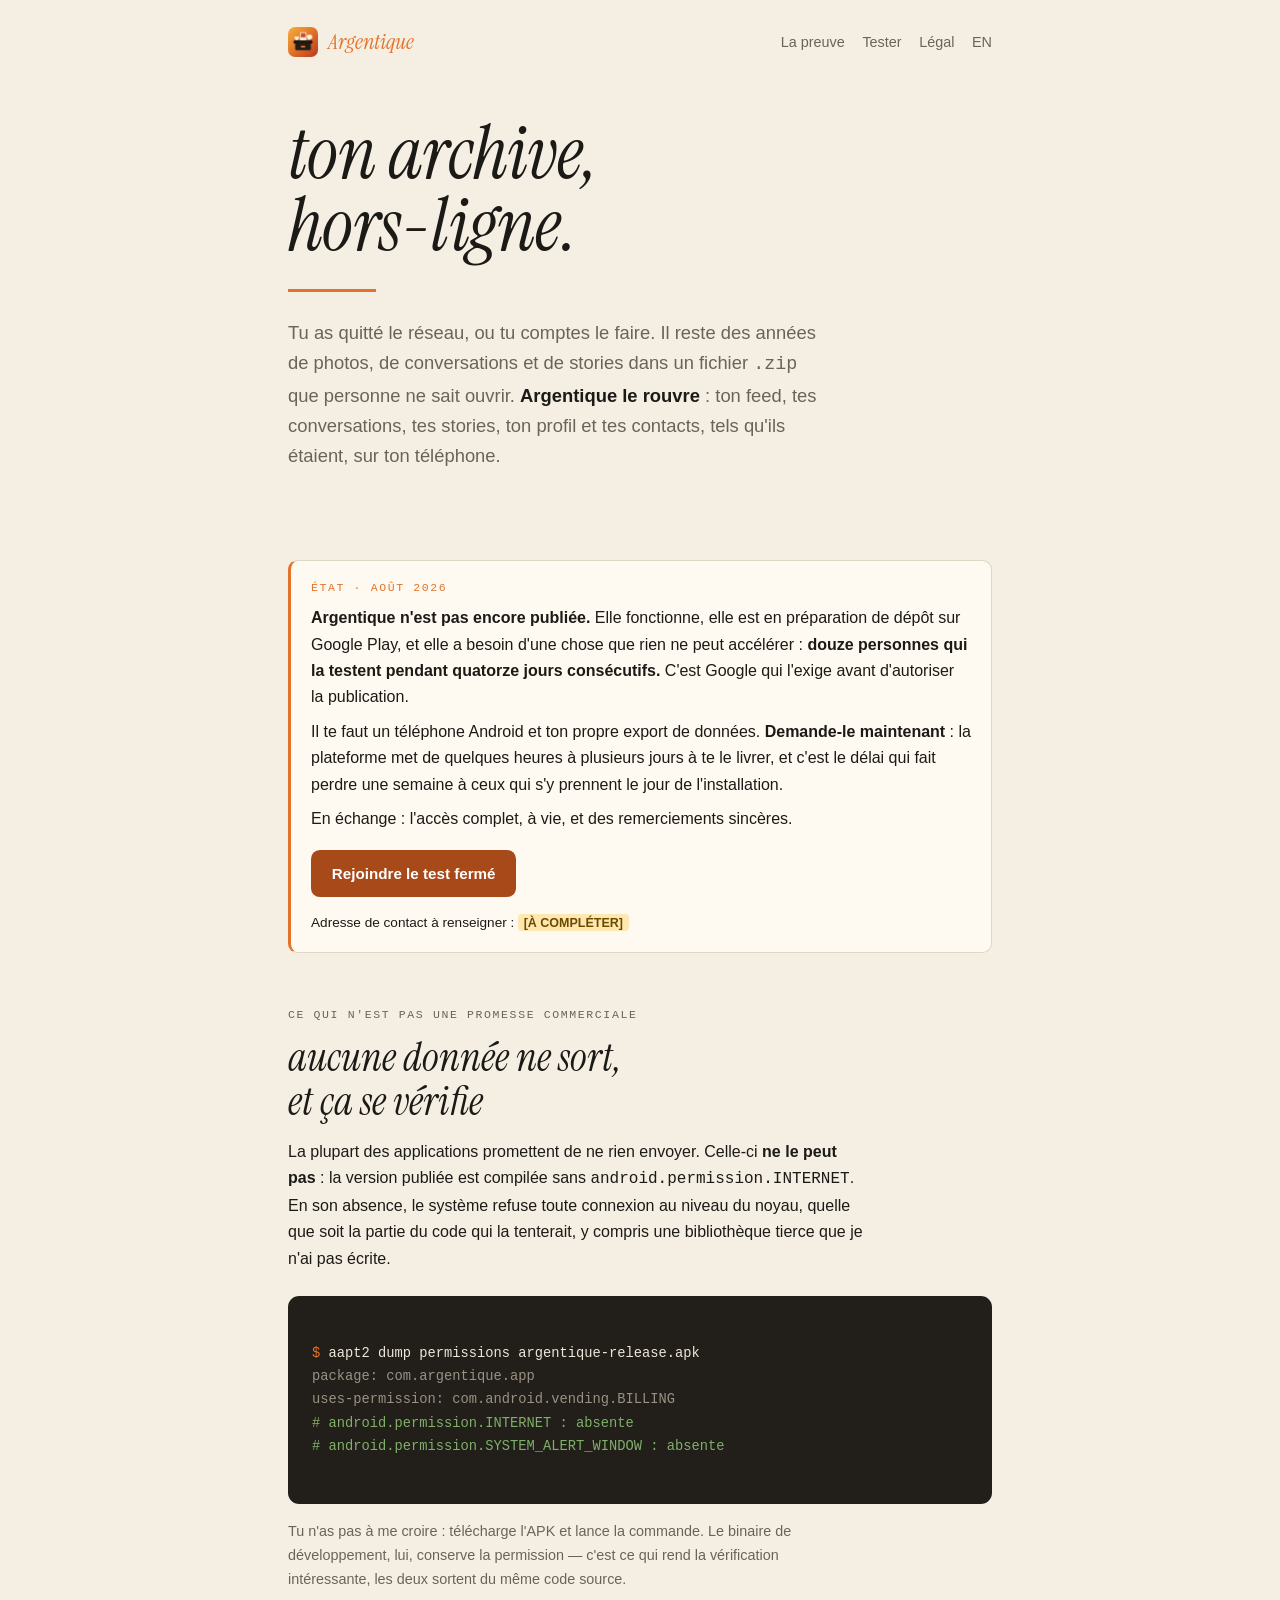
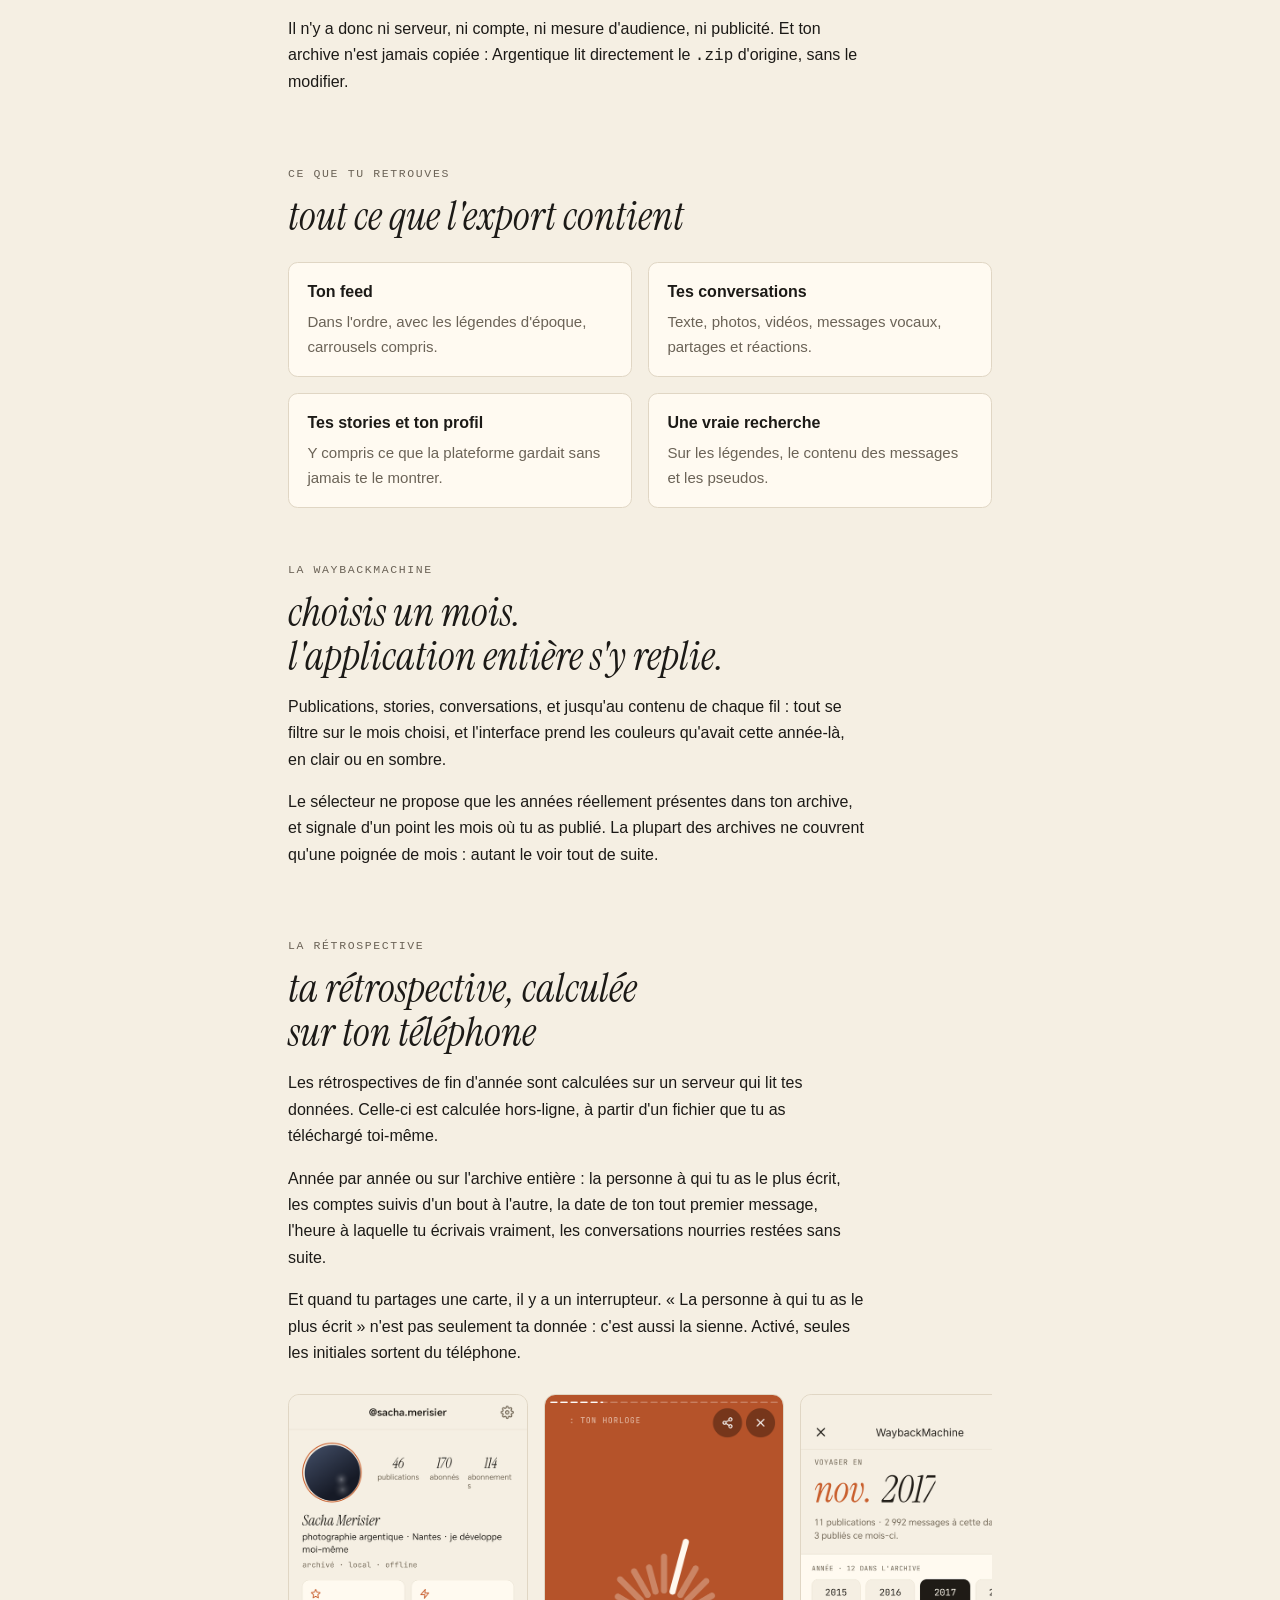
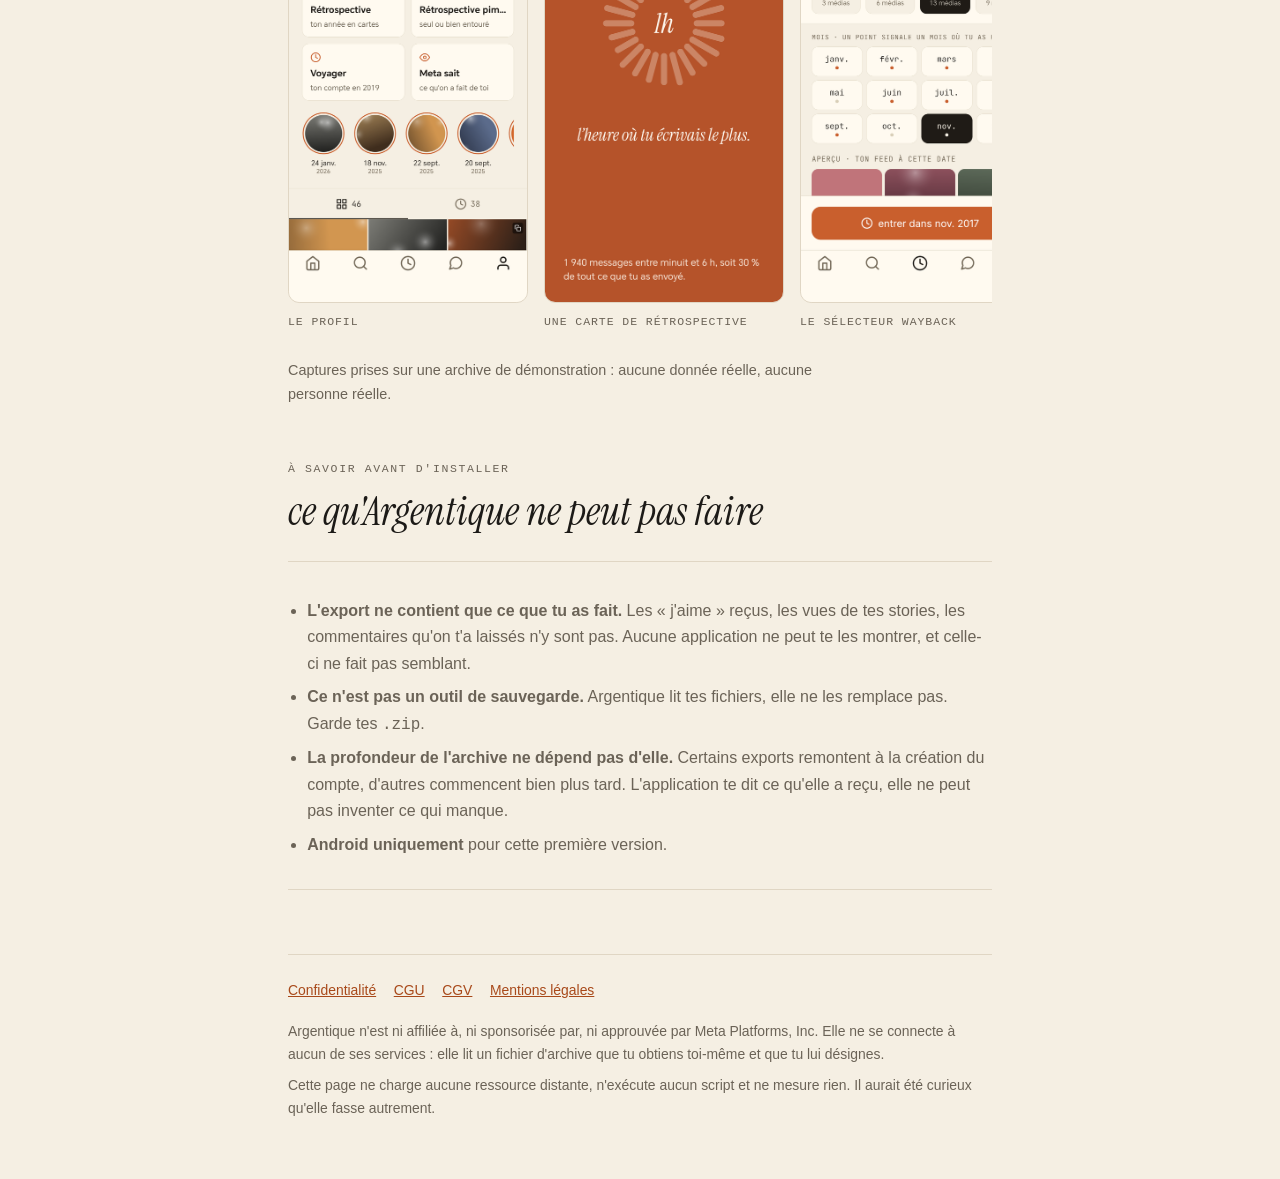
==== index.html @ e27739ef "Le site : page d'accueil, pages légales, et une preuve qu'on peut relancer soi-même La page d'accuei" ====
<!doctype html>
<html lang="fr">
<head>
<meta charset="utf-8">
<meta name="viewport" content="width=device-width, initial-scale=1">
<title>Argentique : ton archive de réseau social, hors-ligne</title>
<meta name="description" content="Argentique rouvre l'export de données que tu télécharges : feed, conversations, stories, rétrospective. Sur ton téléphone, sans compte et sans connexion. La version publiée est compilée sans la permission Android d'accès à Internet.">
<link rel="stylesheet" href="accueil.css">
<link rel="icon" href="img/favicon.png" type="image/png">
<link rel="apple-touch-icon" href="img/apple-touch-icon.png">
<meta property="og:type" content="website">
<meta property="og:title" content="Argentique : ton archive, hors-ligne">
<meta property="og:description" content="Rouvre ton export de données sur ton téléphone. Aucun compte, aucun serveur, et pas même la permission d'accès à Internet.">
<meta property="og:image" content="img/og.png">
<meta name="twitter:card" content="summary_large_image">
</head>
<body>

<div class="wrap">

<header class="top">
  <a class="brand" href="./"><img src="img/icon.png" alt="" width="30" height="30">Argentique</a>
  <nav>
    <a href="#preuve">La preuve</a>
    <a href="#tester">Tester</a>
    <a href="legal/">Légal</a>
    <a href="en/">EN</a>
  </nav>
</header>

<main>

<div class="hero">
  <h1>ton archive,<br>hors-ligne.</h1>
  <hr class="rule-accent">
  <p class="lede">
    Tu as quitté le réseau, ou tu comptes le faire. Il reste des années de photos,
    de conversations et de stories dans un fichier <code>.zip</code> que personne
    ne sait ouvrir. <strong>Argentique le rouvre</strong> : ton feed, tes
    conversations, tes stories, ton profil et tes contacts, tels qu'ils étaient,
    sur ton téléphone.
  </p>
</div>

<!-- ─── Le bandeau d'état ────────────────────────────────────────────────
     Il dit la vérité sur l'avancement plutôt que d'afficher un bouton de
     téléchargement qui ne mène nulle part. Tant que l'application n'est pas
     publiée, le travail de cette page est de recruter des testeurs. -->
<div class="status" id="tester">
  <p class="label">état · août 2026</p>
  <p>
    <strong>Argentique n'est pas encore publiée.</strong> Elle fonctionne, elle
    est en préparation de dépôt sur Google Play, et elle a besoin d'une chose que
    rien ne peut accélérer : <strong>douze personnes qui la testent pendant
    quatorze jours consécutifs.</strong> C'est Google qui l'exige avant
    d'autoriser la publication.
  </p>
  <p>
    Il te faut un téléphone Android et ton propre export de données.
    <strong>Demande-le maintenant</strong> : la plateforme met de quelques heures
    à plusieurs jours à te le livrer, et c'est le délai qui fait perdre une
    semaine à ceux qui s'y prennent le jour de l'installation.
  </p>
  <p>
    En échange : l'accès complet, à vie, et des remerciements sincères.
  </p>
  <a class="cta" href="mailto:CONTACT@EXEMPLE.TEST?subject=Je%20veux%20tester%20Argentique">Rejoindre le test fermé</a>
  <p style="margin-top:0.9rem;font-size:0.85rem">
    Adresse de contact à renseigner : <span class="todo">[À COMPLÉTER]</span>
  </p>
</div>

<!-- ─── La preuve ────────────────────────────────────────────────────────
     C'est la section qui distingue le produit de tout ce qui lui ressemble :
     une affirmation que le lecteur peut réfuter lui-même, sur le binaire
     publié, sans faire confiance à qui que ce soit. -->
<section id="preuve">
  <p class="eyebrow">ce qui n'est pas une promesse commerciale</p>
  <h2>aucune donnée ne sort,<br>et ça se vérifie</h2>
  <p>
    La plupart des applications promettent de ne rien envoyer. Celle-ci
    <strong>ne le peut pas</strong> : la version publiée est compilée sans
    <code>android.permission.INTERNET</code>. En son absence, le système refuse
    toute connexion au niveau du noyau, quelle que soit la partie du code qui la
    tenterait, y compris une bibliothèque tierce que je n'ai pas écrite.
  </p>

  <div class="proof">
<span class="prompt">$</span> aapt2 dump permissions argentique-release.apk
<span class="out">package: com.argentique.app</span>
<span class="out">uses-permission: com.android.vending.BILLING</span>
<span class="hit"># android.permission.INTERNET : absente</span>
<span class="hit"># android.permission.SYSTEM_ALERT_WINDOW : absente</span>
  </div>

  <p class="proof-note">
    Tu n'as pas à me croire : télécharge l'APK et lance la commande. Le binaire
    de développement, lui, conserve la permission — c'est ce qui rend la
    vérification intéressante, les deux sortent du même code source.
  </p>

  <p style="margin-top:1.5rem">
    Il n'y a donc ni serveur, ni compte, ni mesure d'audience, ni publicité. Et
    ton archive n'est jamais copiée : Argentique lit directement le
    <code>.zip</code> d'origine, sans le modifier.
  </p>
</section>

<!-- ─── Ce qu'on retrouve ────────────────────────────────────────────── -->
<section>
  <p class="eyebrow">ce que tu retrouves</p>
  <h2>tout ce que l'export contient</h2>

  <ul class="features">
    <li>
      <h3>Ton feed</h3>
      <p>Dans l'ordre, avec les légendes d'époque, carrousels compris.</p>
    </li>
    <li>
      <h3>Tes conversations</h3>
      <p>Texte, photos, vidéos, messages vocaux, partages et réactions.</p>
    </li>
    <li>
      <h3>Tes stories et ton profil</h3>
      <p>Y compris ce que la plateforme gardait sans jamais te le montrer.</p>
    </li>
    <li>
      <h3>Une vraie recherche</h3>
      <p>Sur les légendes, le contenu des messages et les pseudos.</p>
    </li>
  </ul>
</section>

<!-- ─── WaybackMachine ──────────────────────────────────────────────────
     Aucune année n'est nommée ici, et c'est délibéré : la profondeur d'une
     archive dépend de ce que l'export contient, pas de l'application. Promettre
     « revis ton 2016 » tromperait tous ceux dont l'archive commence plus tard. -->
<section>
  <p class="eyebrow">la waybackmachine</p>
  <h2>choisis un mois.<br>l'application entière s'y replie.</h2>
  <p>
    Publications, stories, conversations, et jusqu'au contenu de chaque fil : tout
    se filtre sur le mois choisi, et l'interface prend les couleurs qu'avait cette
    année-là, en clair ou en sombre.
  </p>
  <p>
    Le sélecteur ne propose que les années réellement présentes dans ton archive,
    et signale d'un point les mois où tu as publié. La plupart des archives ne
    couvrent qu'une poignée de mois : autant le voir tout de suite.
  </p>
</section>

<!-- ─── Rétrospective ───────────────────────────────────────────────────── -->
<section>
  <p class="eyebrow">la rétrospective</p>
  <h2>ta rétrospective, calculée<br>sur ton téléphone</h2>
  <p>
    Les rétrospectives de fin d'année sont calculées sur un serveur qui lit tes
    données. Celle-ci est calculée hors-ligne, à partir d'un fichier que tu as
    téléchargé toi-même.
  </p>
  <p>
    Année par année ou sur l'archive entière : la personne à qui tu as le plus
    écrit, les comptes suivis d'un bout à l'autre, la date de ton tout premier
    message, l'heure à laquelle tu écrivais vraiment, les conversations nourries
    restées sans suite.
  </p>
  <p>
    Et quand tu partages une carte, il y a un interrupteur. « La personne à qui tu
    as le plus écrit » n'est pas seulement ta donnée : c'est aussi la sienne.
    Activé, seules les initiales sortent du téléphone.
  </p>

  <div class="shots">
    <figure>
      <img src="img/ecran-profil.png" alt="L'écran de profil d'Argentique : publications, abonnés, et l'accès aux quatre fonctionnalités." width="540" height="1149" loading="lazy">
      <figcaption>Le profil</figcaption>
    </figure>
    <figure>
      <img src="img/ecran-retrospective.png" alt="Une carte de rétrospective : l'heure à laquelle l'utilisateur écrivait le plus." width="540" height="1149" loading="lazy">
      <figcaption>Une carte de rétrospective</figcaption>
    </figure>
    <figure>
      <img src="img/ecran-wayback.png" alt="Le sélecteur de la WaybackMachine : les années présentes dans l'archive et les mois habités." width="540" height="1149" loading="lazy">
      <figcaption>Le sélecteur Wayback</figcaption>
    </figure>
  </div>
  <p class="proof-note">
    Captures prises sur une archive de démonstration : aucune donnée réelle,
    aucune personne réelle.
  </p>
</section>

<!-- ─── Les limites ─────────────────────────────────────────────────────
     Cette section n'est pas de la modestie : c'est la seule façon d'être cru
     sur le reste. -->
<section>
  <p class="eyebrow">à savoir avant d'installer</p>
  <h2>ce qu'Argentique ne peut pas faire</h2>

  <div class="limits">
    <ul>
      <li>
        <strong>L'export ne contient que ce que tu as fait.</strong> Les « j'aime »
        reçus, les vues de tes stories, les commentaires qu'on t'a laissés n'y
        sont pas. Aucune application ne peut te les montrer, et celle-ci ne fait
        pas semblant.
      </li>
      <li>
        <strong>Ce n'est pas un outil de sauvegarde.</strong> Argentique lit tes
        fichiers, elle ne les remplace pas. Garde tes <code>.zip</code>.
      </li>
      <li>
        <strong>La profondeur de l'archive ne dépend pas d'elle.</strong> Certains
        exports remontent à la création du compte, d'autres commencent bien plus
        tard. L'application te dit ce qu'elle a reçu, elle ne peut pas inventer ce
        qui manque.
      </li>
      <li>
        <strong>Android uniquement</strong> pour cette première version.
      </li>
    </ul>
  </div>
</section>

</main>

<footer>
  <nav>
    <a href="legal/confidentialite.html">Confidentialité</a>
    <a href="legal/cgu.html">CGU</a>
    <a href="legal/cgv.html">CGV</a>
    <a href="legal/mentions-legales.html">Mentions légales</a>
  </nav>
  <p>
    Argentique n'est ni affiliée à, ni sponsorisée par, ni approuvée par Meta
    Platforms, Inc. Elle ne se connecte à aucun de ses services : elle lit un
    fichier d'archive que tu obtiens toi-même et que tu lui désignes.
  </p>
  <p>
    Cette page ne charge aucune ressource distante, n'exécute aucun script et ne
    mesure rien. Il aurait été curieux qu'elle fasse autrement.
  </p>
</footer>

</div>

</body>
</html>
---- accueil.css ----
/* Page d'accueil d'Argentique.

   Même principe que legal/style.css, et ce n'est pas une coquetterie : une page
   qui vend l'absence de réseau ne peut pas charger une police distante, un
   script d'analytique ou une image hébergée ailleurs. Tout ce que ce site
   demande au navigateur vient de ce dépôt.

   Les couleurs sont celles de src/theme/tokens.ts (themeVault), pour que le site
   et l'application soient reconnaissables comme un seul objet. */

@font-face {
  font-family: "Instrument Serif";
  src: url("fonts/InstrumentSerif-Regular.ttf") format("truetype");
  font-weight: 400;
  font-style: normal;
  font-display: swap;
}

@font-face {
  font-family: "Instrument Serif";
  src: url("fonts/InstrumentSerif-Italic.ttf") format("truetype");
  font-weight: 400;
  font-style: italic;
  font-display: swap;
}

:root {
  --paper: #f5efe3;
  --ink: #1c1a17;
  --ink-soft: #6b6357;
  --accent: #e2732a;
  --rule: #e0d6c4;
  --card: #fffaf1;
  --terminal: #221e19;
  --terminal-ink: #ede6da;

  /* L'orange de marque sert à décorer — filets, sur-titres, gros caractères. Il
     ne peut pas servir à écrire : #e2732a sur le fond crème donne 2,9:1, sous le
     seuil AA de 4,5:1. Ces deux jetons portent la même teinte assez foncée pour
     être lue, sans changer la couleur de la marque. */
  --link: #a8491a;
  --cta-bg: #a8491a;
  --cta-ink: #ffffff;

  --measure: 44rem;
  --serif: "Instrument Serif", Georgia, "Times New Roman", serif;
  --sans: -apple-system, BlinkMacSystemFont, "Segoe UI", Roboto, Helvetica, Arial, sans-serif;
  --mono: ui-monospace, SFMono-Regular, "SF Mono", Menlo, Consolas, monospace;
}

@media (prefers-color-scheme: dark) {
  :root {
    --paper: #14120f;
    --ink: #f0e9dd;
    --ink-soft: #9a9184;
    --accent: #f0913f;
    --rule: #2e2822;
    --card: #1c1915;
    --terminal: #0c0a08;
    --terminal-ink: #ede6da;

    /* Sur fond sombre la polarité s'inverse : l'orange clair est lisible en
       texte (7,9:1) et c'est l'encre du bouton qui doit devenir sombre. */
    --link: #f0913f;
    --cta-bg: #f0913f;
    --cta-ink: #14120f;
  }
}

* { box-sizing: border-box; }

html { scroll-behavior: smooth; }
@media (prefers-reduced-motion: reduce) { html { scroll-behavior: auto; } }

body {
  margin: 0;
  padding: 0 1.25rem 4rem;
  background: var(--paper);
  color: var(--ink);
  font: 16px/1.65 var(--sans);
  -webkit-text-size-adjust: 100%;
}

.wrap { max-width: var(--measure); margin: 0 auto; }

a { color: var(--link); }
a:focus-visible,
.cta:focus-visible { outline: 2px solid var(--link); outline-offset: 3px; border-radius: 4px; }

/* ── En-tête ───────────────────────────────────────────────────────────── */

.top {
  display: flex; align-items: center; justify-content: space-between;
  gap: 1rem; padding: 1.5rem 0;
}

.brand {
  display: flex; align-items: center; gap: 0.6rem;
  font-family: var(--serif); font-style: italic;
  font-size: 1.4rem; color: var(--accent); text-decoration: none;
}

.brand img { width: 30px; height: 30px; border-radius: 7px; }

.top nav { display: flex; gap: 1.1rem; font-size: 0.9rem; }
.top nav a { color: var(--ink-soft); text-decoration: none; }
.top nav a:hover { color: var(--link); }

/* ── Accroche ──────────────────────────────────────────────────────────── */

.hero { padding: 2rem 0 3rem; }

.hero h1 {
  font-family: var(--serif); font-style: italic; font-weight: 400;
  font-size: clamp(2.9rem, 11vw, 4.6rem);
  line-height: 0.98; letter-spacing: -0.01em;
  margin: 0; text-wrap: balance;
}

.hero .lede {
  font-size: 1.15rem; color: var(--ink-soft);
  max-width: 34rem; margin: 1.6rem 0 0;
}

.hero .lede strong { color: var(--ink); font-weight: 600; }

.rule-accent {
  width: 5.5rem; height: 3px; background: var(--accent);
  border: 0; margin: 1.75rem 0 0;
}

/* ── Bandeau d'état ────────────────────────────────────────────────────── */

.status {
  background: var(--card);
  border: 1px solid var(--rule);
  border-left: 3px solid var(--accent);
  border-radius: 0.6rem;
  padding: 1.1rem 1.25rem;
  margin: 2.5rem 0 0;
}

.status .label {
  font-family: var(--mono); font-size: 0.72rem;
  letter-spacing: 0.14em; text-transform: uppercase;
  color: var(--accent); margin: 0 0 0.5rem;
}

.status p { margin: 0.5rem 0 0; }
.status p:first-of-type { margin-top: 0; }

.cta {
  display: inline-block; margin-top: 1.1rem;
  background: var(--cta-bg); color: var(--cta-ink);
  padding: 0.7rem 1.3rem; border-radius: 0.55rem;
  text-decoration: none; font-weight: 600; font-size: 0.95rem;
}

.cta:hover { filter: brightness(1.06); }

/* ── Sections ──────────────────────────────────────────────────────────── */

section { padding: 3.25rem 0 0; }

h2 {
  font-family: var(--serif); font-style: italic; font-weight: 400;
  font-size: clamp(1.9rem, 6vw, 2.5rem);
  line-height: 1.1; margin: 0 0 0.9rem; text-wrap: balance;
}

h3 { font-size: 1rem; margin: 0 0 0.3rem; }

.eyebrow {
  font-family: var(--mono); font-size: 0.72rem;
  letter-spacing: 0.14em; text-transform: uppercase;
  color: var(--ink-soft); margin: 0 0 0.7rem;
}

section > p { max-width: 36rem; }

/* ── Le bloc de preuve ─────────────────────────────────────────────────── */

.proof {
  background: var(--terminal); color: var(--terminal-ink);
  border-radius: 0.7rem; padding: 1.4rem 1.5rem;
  margin: 1.5rem 0 0; overflow-x: auto;
  font-family: var(--mono); font-size: 0.86rem; line-height: 1.7;
  /* Les sauts de ligne du HTML sont le contenu : sans ceci, la sortie de la
     commande s'aplatit en un seul paragraphe et ne ressemble plus à rien. */
  white-space: pre;
}

.proof .prompt { color: var(--accent); user-select: none; }
.proof .out { color: #9a9184; }
.proof .hit { color: #7fb069; }

.proof-note {
  font-size: 0.9rem; color: var(--ink-soft);
  max-width: 36rem; margin: 1rem 0 0;
}

/* ── Listes de fonctionnalités ─────────────────────────────────────────── */

.features { display: grid; gap: 1rem; margin: 1.5rem 0 0; padding: 0; list-style: none; }
@media (min-width: 40rem) { .features { grid-template-columns: 1fr 1fr; } }

.features li {
  background: var(--card); border: 1px solid var(--rule);
  border-radius: 0.6rem; padding: 1rem 1.15rem;
}

.features p { margin: 0; color: var(--ink-soft); font-size: 0.94rem; }

/* ── Captures ──────────────────────────────────────────────────────────── */

.shots {
  display: flex; gap: 1rem; margin: 1.75rem 0 0;
  overflow-x: auto; padding-bottom: 0.75rem;
  scroll-snap-type: x mandatory;
}

.shots figure { margin: 0; flex: 0 0 min(15rem, 62vw); scroll-snap-align: start; }

.shots img {
  width: 100%; height: auto; display: block;
  border: 1px solid var(--rule); border-radius: 0.7rem;
}

.shots figcaption {
  font-family: var(--mono); font-size: 0.72rem;
  letter-spacing: 0.08em; text-transform: uppercase;
  color: var(--ink-soft); margin-top: 0.6rem;
}

/* ── Bloc d'honnêteté ──────────────────────────────────────────────────── */

.limits {
  border-top: 1px solid var(--rule);
  border-bottom: 1px solid var(--rule);
  padding: 1.5rem 0; margin: 1.75rem 0 0;
}

.limits ul { margin: 0.75rem 0 0; padding-left: 1.2rem; color: var(--ink-soft); }
.limits li { margin: 0.45rem 0; }

/* ── Pied ──────────────────────────────────────────────────────────────── */

footer {
  margin: 4rem 0 0; padding-top: 1.5rem;
  border-top: 1px solid var(--rule);
  color: var(--ink-soft); font-size: 0.87rem;
}

footer nav { display: flex; flex-wrap: wrap; gap: 0.5rem 1.1rem; margin-bottom: 1.1rem; }

footer p { margin: 0.5rem 0 0; }

/* Marqueur des informations à renseigner avant publication. Même code visuel
   que legal/style.css : une page mise en ligne avec un trou dedans doit se
   voir. */
.todo {
  background: #ffe8b0; color: #6b4a00;
  padding: 0.1rem 0.35rem; border-radius: 0.25rem;
  font-weight: 600; font-size: 0.92em;
}
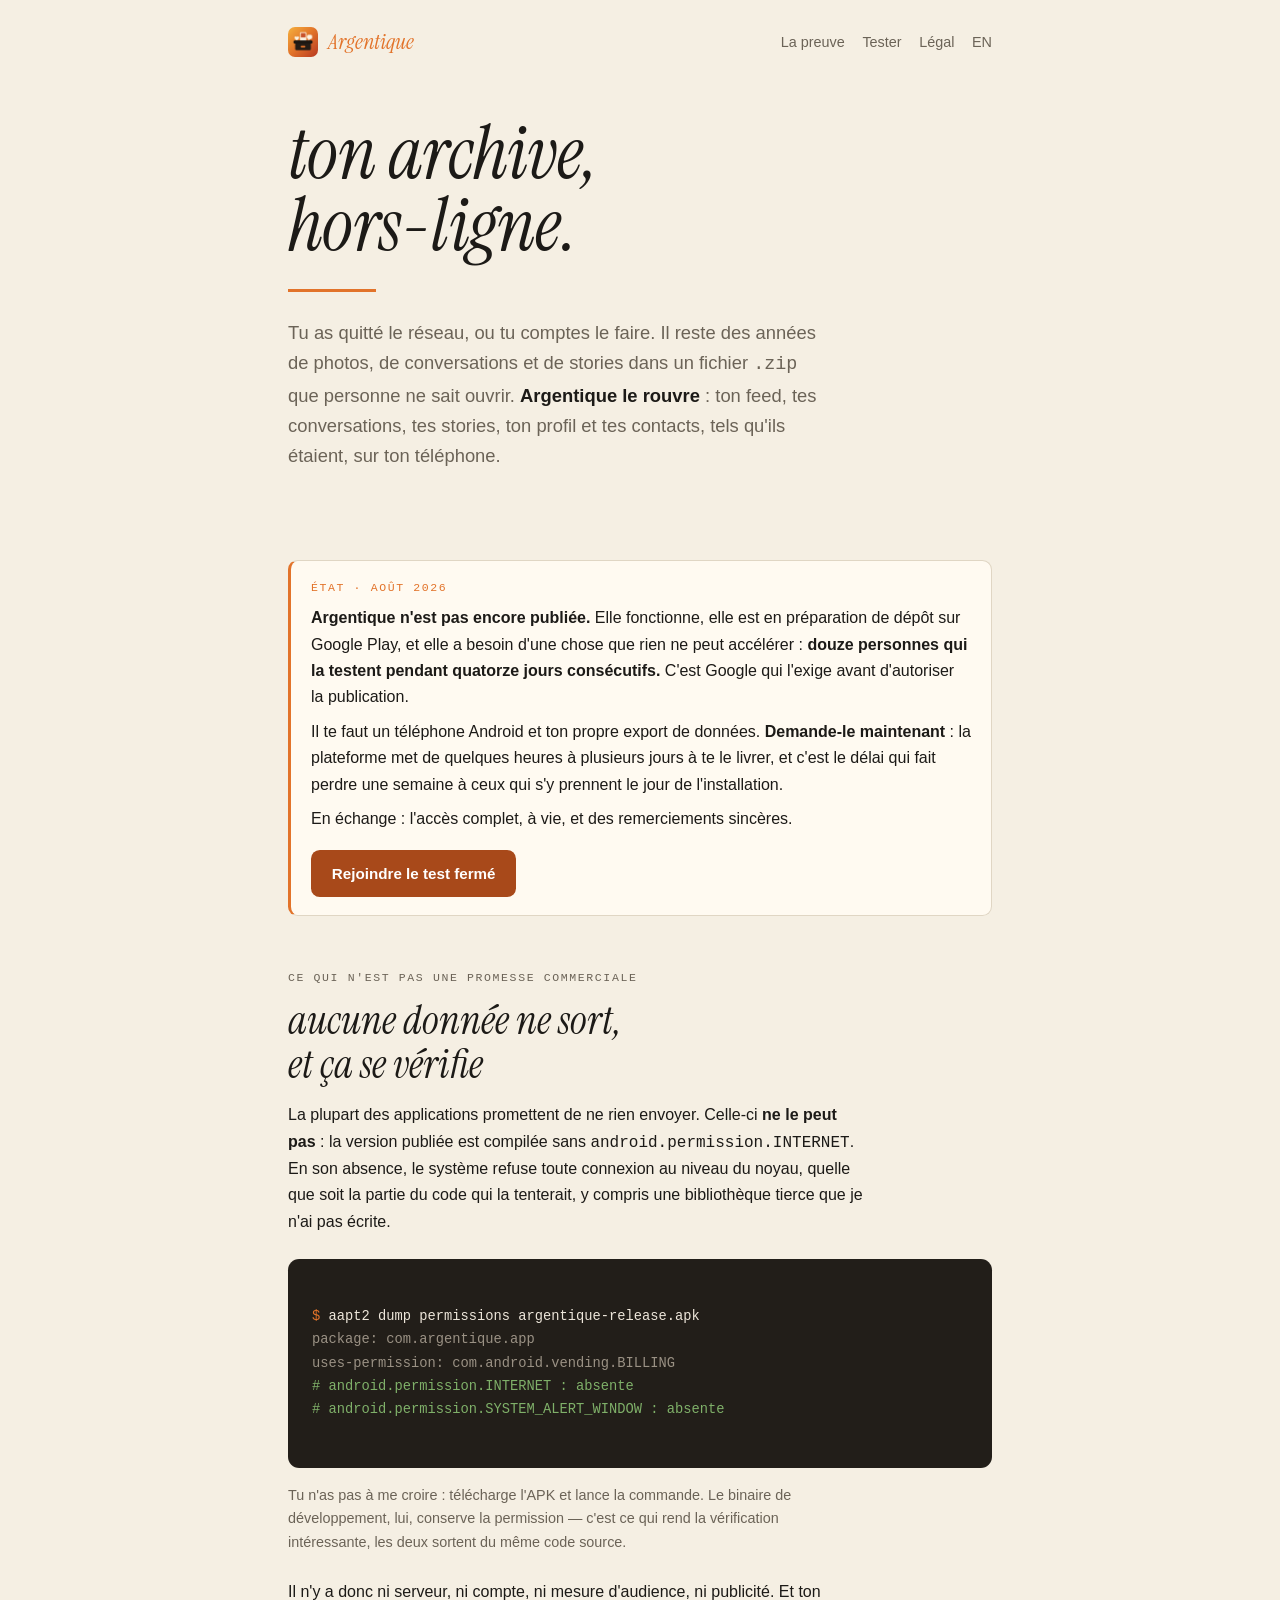
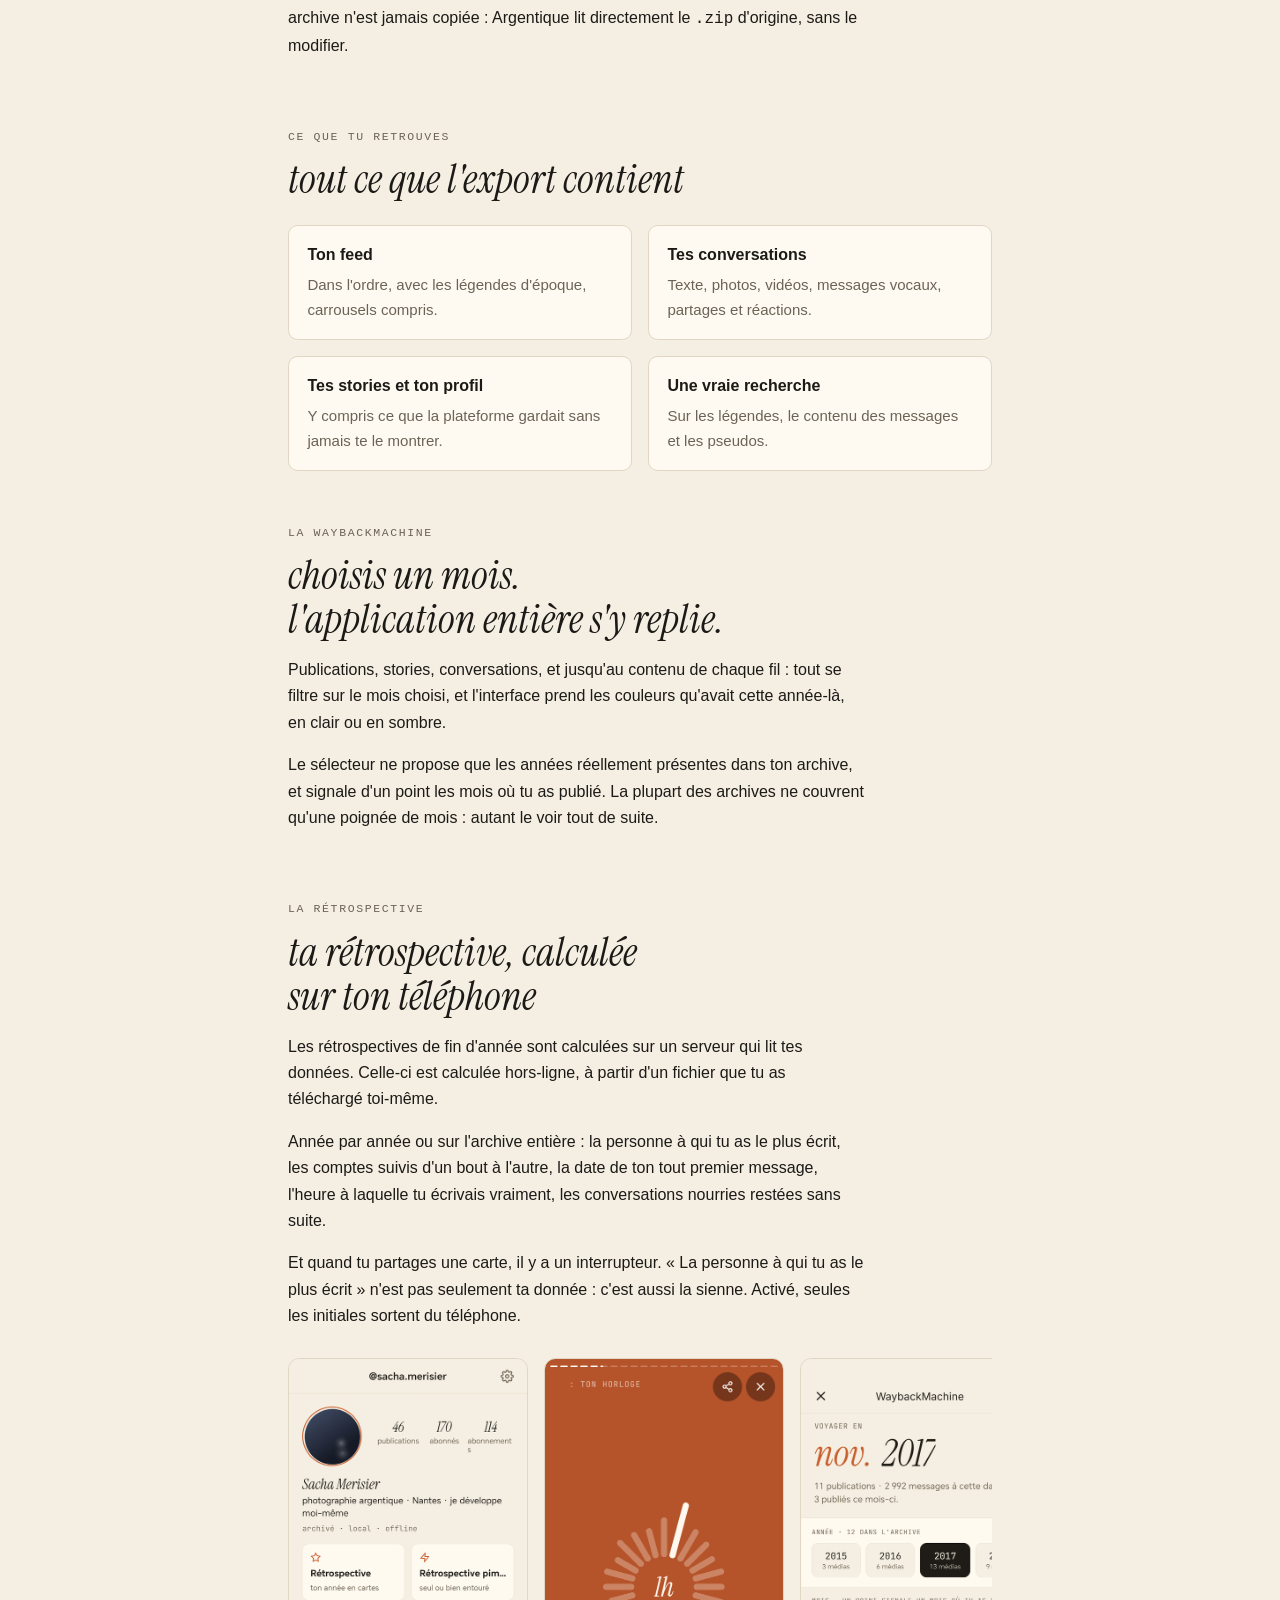
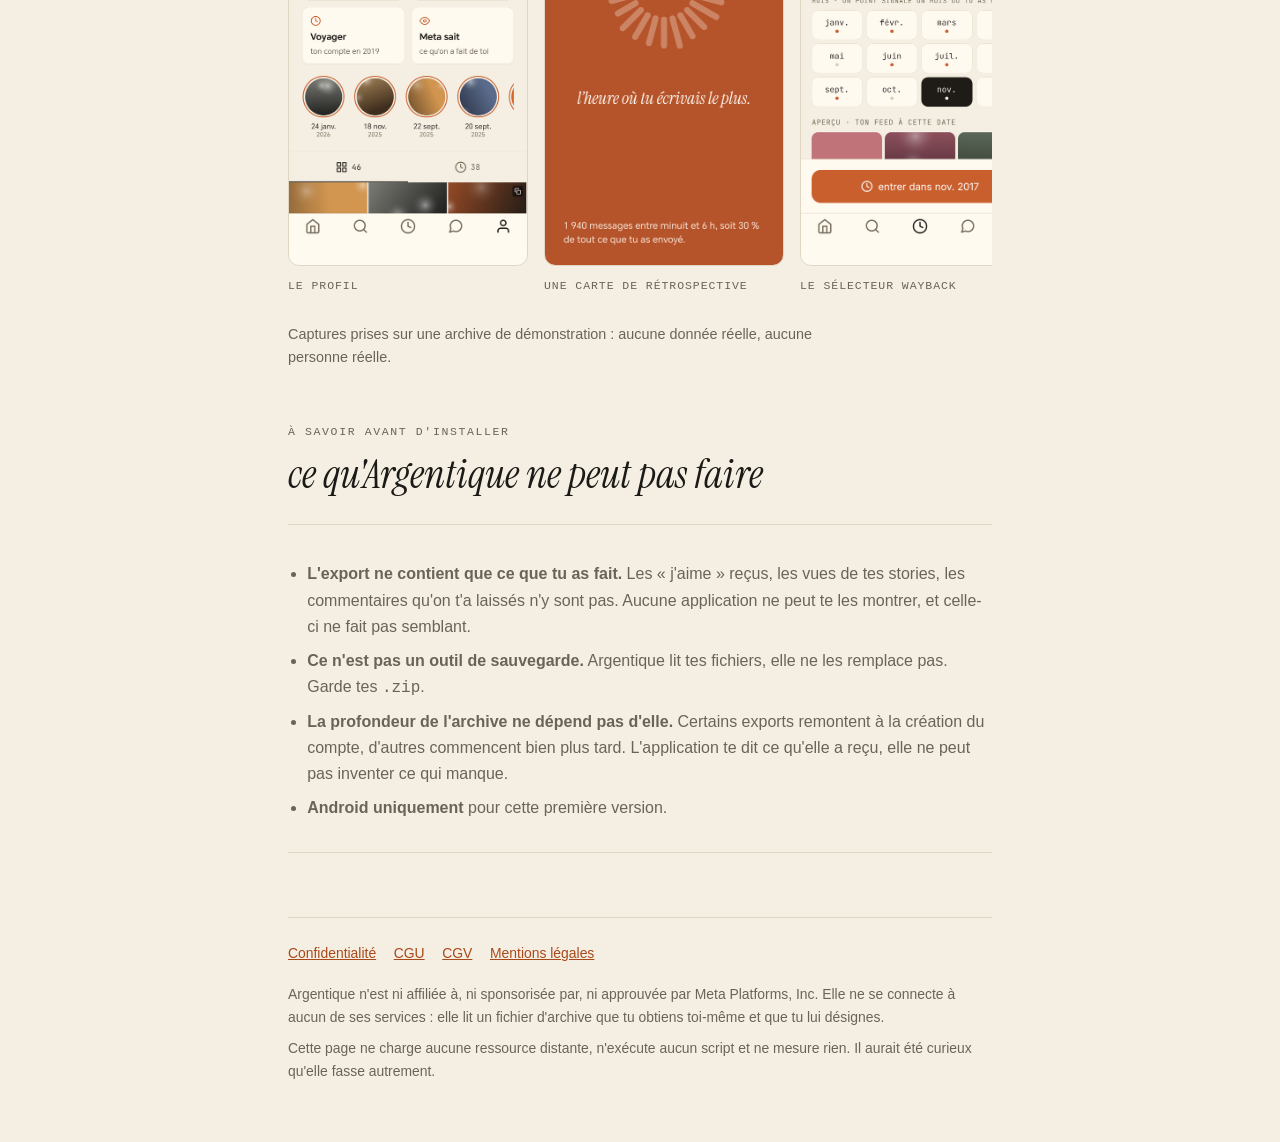
==== commit 5bfaeedd: "Renseigner l'éditeur, et dire la vérité sur le médiateur plutôt que laisser un trou L'identité vient" ====
--- a/index.html
+++ b/index.html
@@ -64,10 +64,7 @@
   <p>
     En échange : l'accès complet, à vie, et des remerciements sincères.
   </p>
-  <a class="cta" href="mailto:CONTACT@EXEMPLE.TEST?subject=Je%20veux%20tester%20Argentique">Rejoindre le test fermé</a>
-  <p style="margin-top:0.9rem;font-size:0.85rem">
-    Adresse de contact à renseigner : <span class="todo">[À COMPLÉTER]</span>
-  </p>
+  <a class="cta" href="mailto:noah.baron.pro@proton.me?subject=Je%20veux%20tester%20Argentique">Rejoindre le test fermé</a>
 </div>
 
 <!-- ─── La preuve ────────────────────────────────────────────────────────
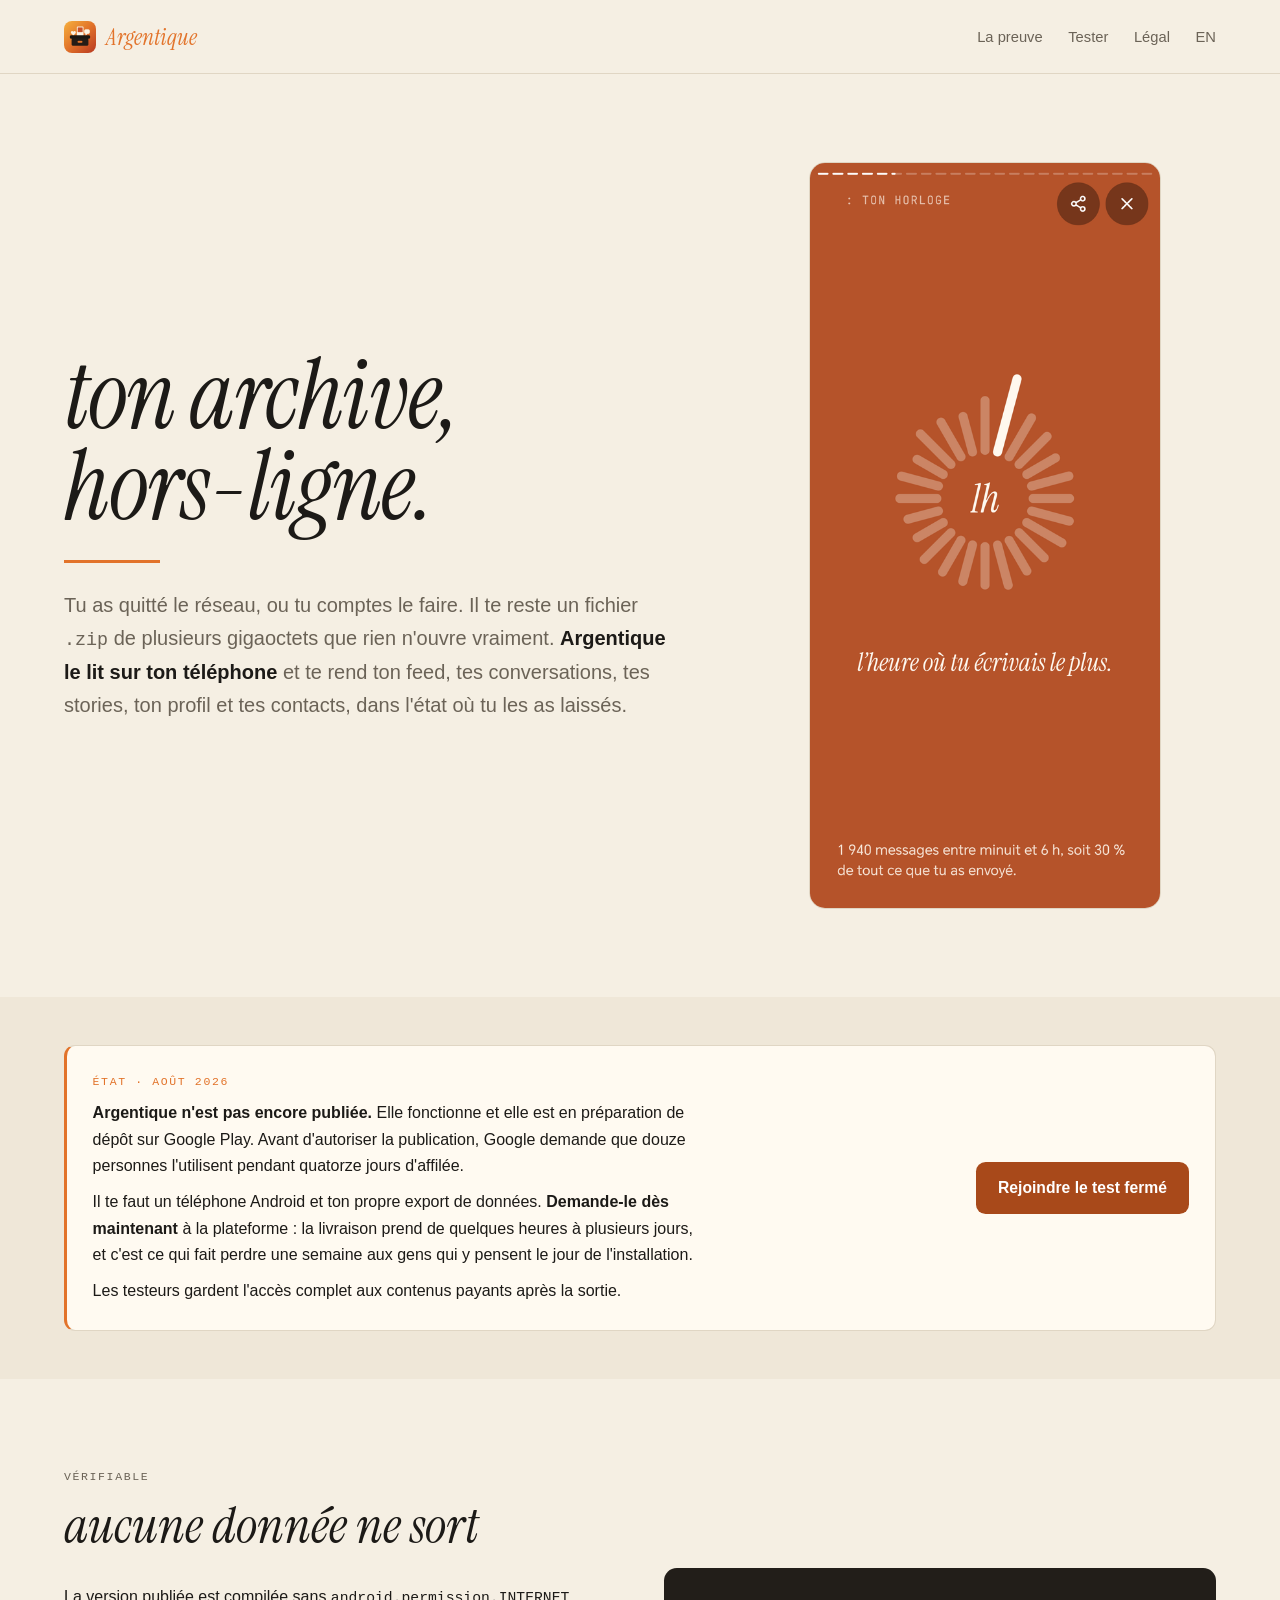
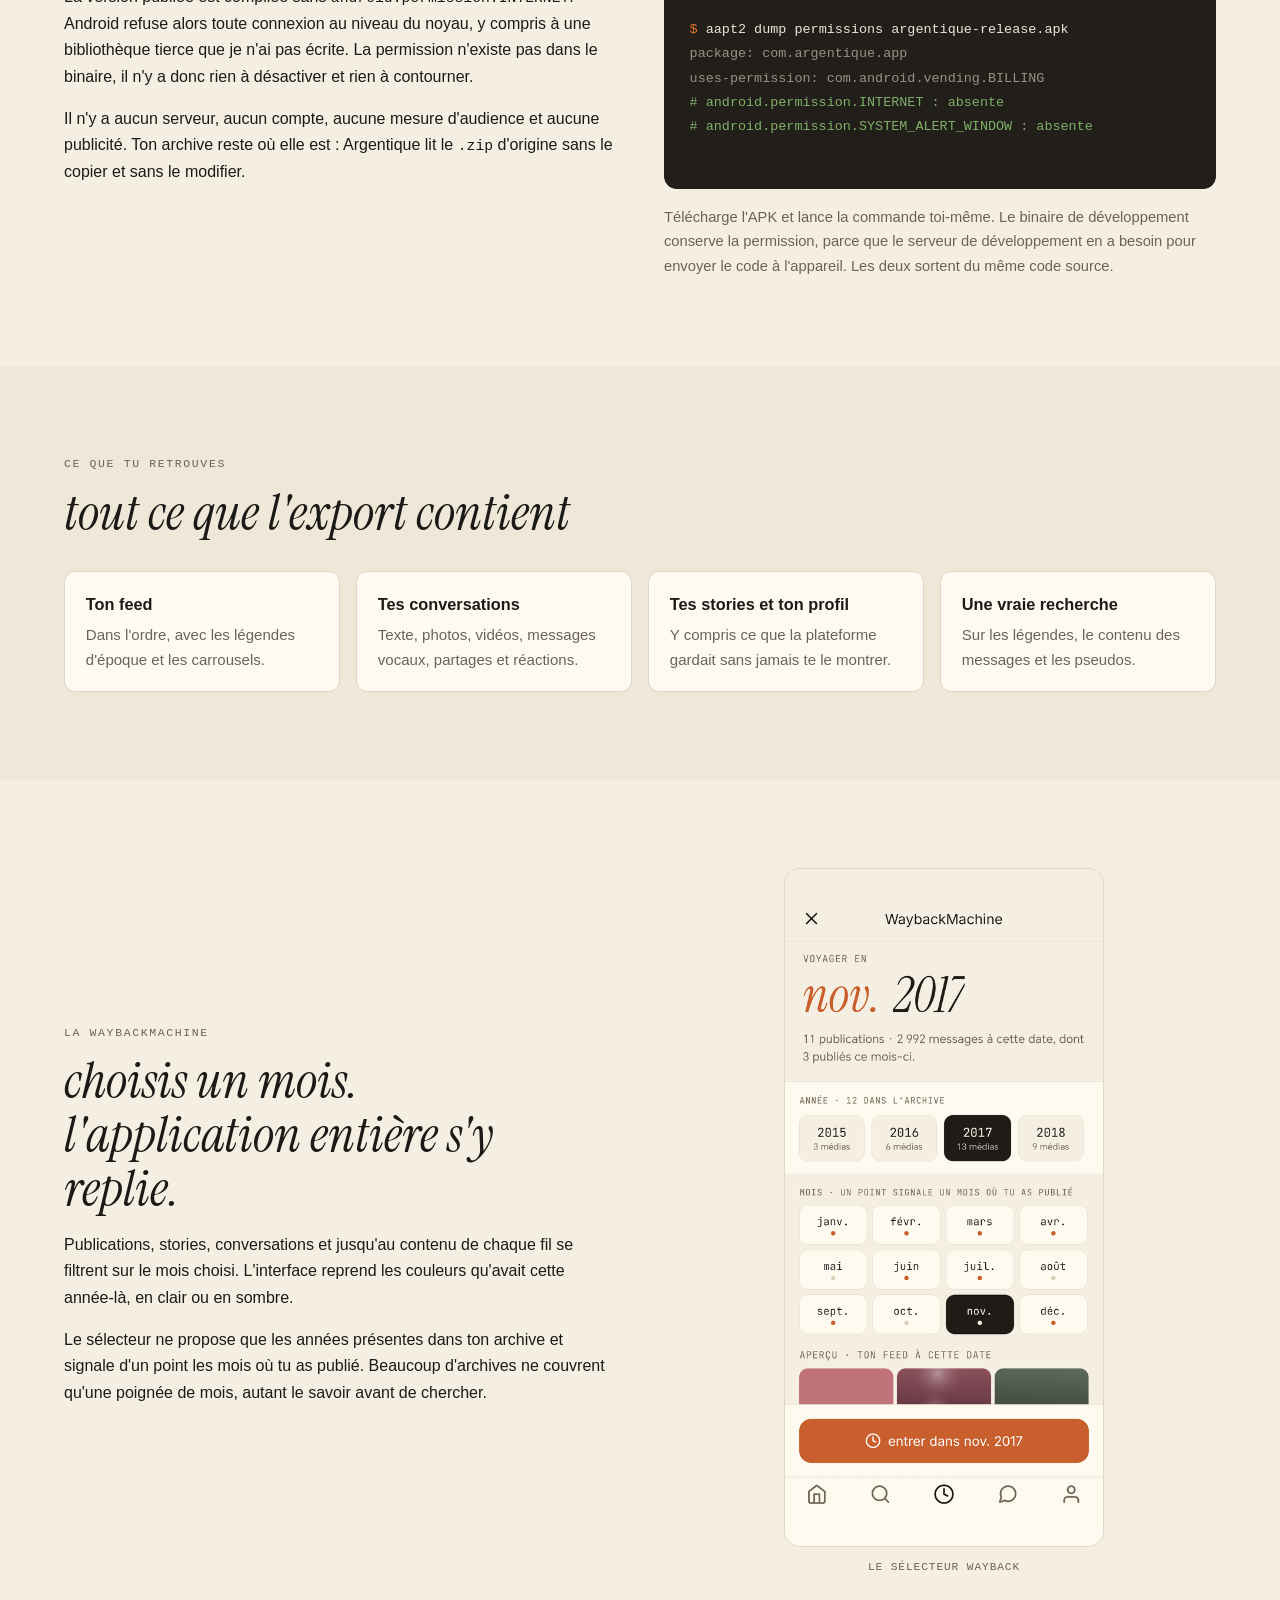
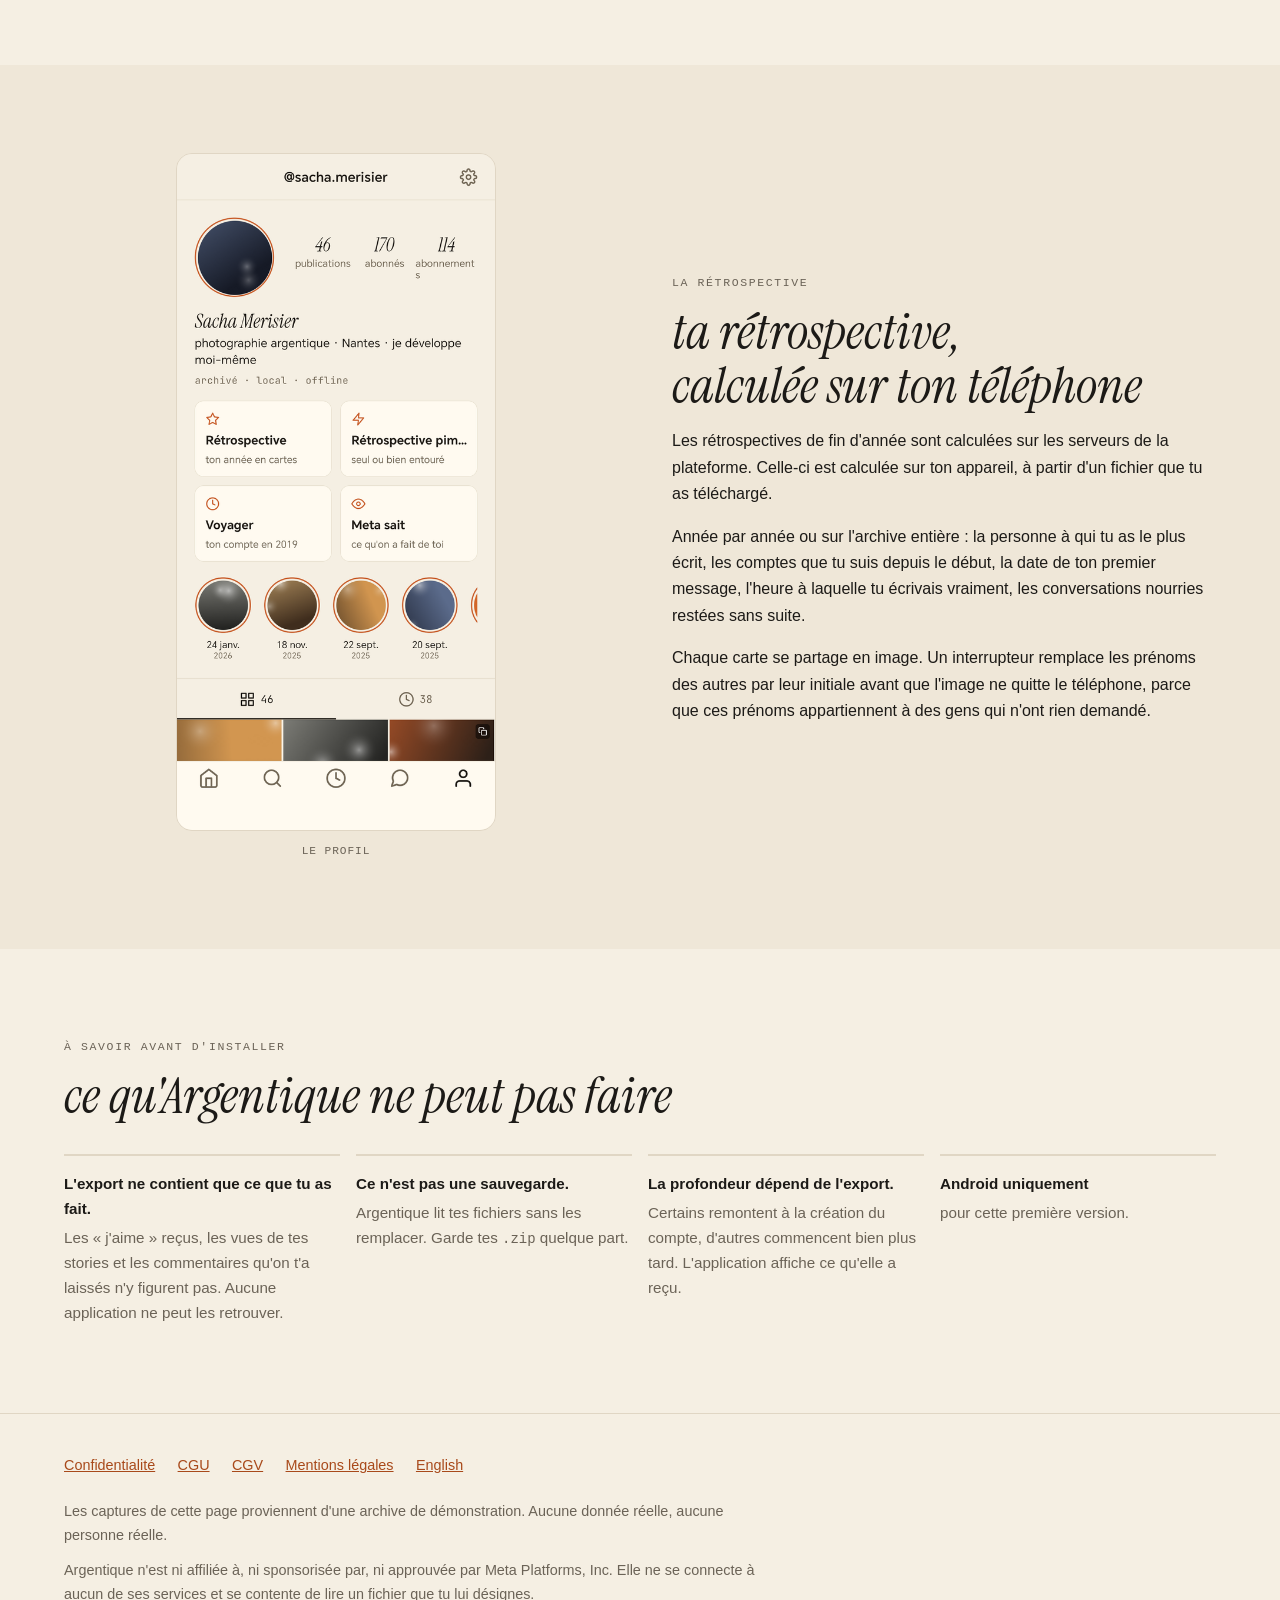
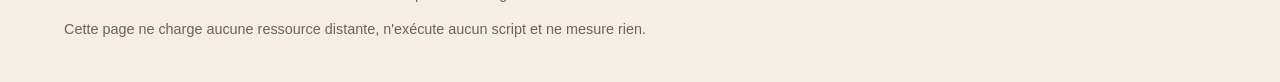
==== commit bc5149a7: "Élargir la mise en page et reprendre la copie Les sections occupent toute la largeur de l'écran et p" ====
--- a/index.html
+++ b/index.html
@@ -4,217 +4,238 @@
 <meta charset="utf-8">
 <meta name="viewport" content="width=device-width, initial-scale=1">
 <title>Argentique : ton archive de réseau social, hors-ligne</title>
-<meta name="description" content="Argentique rouvre l'export de données que tu télécharges : feed, conversations, stories, rétrospective. Sur ton téléphone, sans compte et sans connexion. La version publiée est compilée sans la permission Android d'accès à Internet.">
+<meta name="description" content="Argentique lit l'export de données que tu télécharges et te rend ton feed, tes conversations, tes stories et ta rétrospective. Sur ton téléphone, sans compte et sans connexion. La version publiée est compilée sans la permission Android d'accès à Internet.">
 <link rel="stylesheet" href="accueil.css">
 <link rel="icon" href="img/favicon.png" type="image/png">
 <link rel="apple-touch-icon" href="img/apple-touch-icon.png">
 <meta property="og:type" content="website">
 <meta property="og:title" content="Argentique : ton archive, hors-ligne">
-<meta property="og:description" content="Rouvre ton export de données sur ton téléphone. Aucun compte, aucun serveur, et pas même la permission d'accès à Internet.">
+<meta property="og:description" content="Lis ton export de données sur ton téléphone. Aucun compte, aucun serveur, et pas même la permission d'accès à Internet.">
 <meta property="og:image" content="img/og.png">
 <meta name="twitter:card" content="summary_large_image">
 </head>
 <body>
 
-<div class="wrap">
-
 <header class="top">
-  <a class="brand" href="./"><img src="img/icon.png" alt="" width="30" height="30">Argentique</a>
-  <nav>
-    <a href="#preuve">La preuve</a>
-    <a href="#tester">Tester</a>
-    <a href="legal/">Légal</a>
-    <a href="en/">EN</a>
-  </nav>
+  <div class="page">
+    <a class="brand" href="./"><img src="img/icon.png" alt="" width="32" height="32">Argentique</a>
+    <nav>
+      <a href="#preuve">La preuve</a>
+      <a href="#tester">Tester</a>
+      <a href="legal/">Légal</a>
+      <a href="en/">EN</a>
+    </nav>
+  </div>
 </header>
 
 <main>
 
-<div class="hero">
-  <h1>ton archive,<br>hors-ligne.</h1>
-  <hr class="rule-accent">
-  <p class="lede">
-    Tu as quitté le réseau, ou tu comptes le faire. Il reste des années de photos,
-    de conversations et de stories dans un fichier <code>.zip</code> que personne
-    ne sait ouvrir. <strong>Argentique le rouvre</strong> : ton feed, tes
-    conversations, tes stories, ton profil et tes contacts, tels qu'ils étaient,
-    sur ton téléphone.
-  </p>
-</div>
+<section class="band hero">
+  <div class="page">
+    <div>
+      <h1>ton archive,<br>hors-ligne.</h1>
+      <hr class="rule-accent">
+      <p class="lede">
+        Tu as quitté le réseau, ou tu comptes le faire. Il te reste un fichier
+        <code>.zip</code> de plusieurs gigaoctets que rien n'ouvre vraiment.
+        <strong>Argentique le lit sur ton téléphone</strong> et te rend ton feed,
+        tes conversations, tes stories, ton profil et tes contacts, dans l'état
+        où tu les as laissés.
+      </p>
+    </div>
+    <figure class="hero-shot">
+      <img src="img/ecran-retrospective.png" alt="Une carte de rétrospective montrant l'heure à laquelle l'utilisateur écrivait le plus." width="540" height="1149">
+    </figure>
+  </div>
+</section>
 
 <!-- ─── Le bandeau d'état ────────────────────────────────────────────────
-     Il dit la vérité sur l'avancement plutôt que d'afficher un bouton de
-     téléchargement qui ne mène nulle part. Tant que l'application n'est pas
-     publiée, le travail de cette page est de recruter des testeurs. -->
-<div class="status" id="tester">
-  <p class="label">état · août 2026</p>
-  <p>
-    <strong>Argentique n'est pas encore publiée.</strong> Elle fonctionne, elle
-    est en préparation de dépôt sur Google Play, et elle a besoin d'une chose que
-    rien ne peut accélérer : <strong>douze personnes qui la testent pendant
-    quatorze jours consécutifs.</strong> C'est Google qui l'exige avant
-    d'autoriser la publication.
-  </p>
-  <p>
-    Il te faut un téléphone Android et ton propre export de données.
-    <strong>Demande-le maintenant</strong> : la plateforme met de quelques heures
-    à plusieurs jours à te le livrer, et c'est le délai qui fait perdre une
-    semaine à ceux qui s'y prennent le jour de l'installation.
-  </p>
-  <p>
-    En échange : l'accès complet, à vie, et des remerciements sincères.
-  </p>
-  <a class="cta" href="mailto:noah.baron.pro@proton.me?subject=Je%20veux%20tester%20Argentique">Rejoindre le test fermé</a>
-</div>
+     Il dit où en est le projet au lieu d'afficher un bouton de téléchargement
+     qui ne mène nulle part. Tant que l'application n'est pas publiée, le travail
+     de cette page est de recruter des testeurs. -->
+<section class="band alt tight">
+  <div class="page">
+    <div class="status" id="tester">
+      <div class="status-text">
+        <p class="label">état · août 2026</p>
+        <p>
+          <strong>Argentique n'est pas encore publiée.</strong> Elle fonctionne et
+          elle est en préparation de dépôt sur Google Play. Avant d'autoriser la
+          publication, Google demande que douze personnes l'utilisent pendant
+          quatorze jours d'affilée.
+        </p>
+        <p>
+          Il te faut un téléphone Android et ton propre export de données.
+          <strong>Demande-le dès maintenant</strong> à la plateforme : la
+          livraison prend de quelques heures à plusieurs jours, et c'est ce qui
+          fait perdre une semaine aux gens qui y pensent le jour de
+          l'installation.
+        </p>
+        <p>
+          Les testeurs gardent l'accès complet aux contenus payants après la
+          sortie.
+        </p>
+      </div>
+      <a class="cta" href="mailto:noah.baron.pro@proton.me?subject=Je%20veux%20tester%20Argentique">Rejoindre le test fermé</a>
+    </div>
+  </div>
+</section>
 
 <!-- ─── La preuve ────────────────────────────────────────────────────────
-     C'est la section qui distingue le produit de tout ce qui lui ressemble :
-     une affirmation que le lecteur peut réfuter lui-même, sur le binaire
-     publié, sans faire confiance à qui que ce soit. -->
-<section id="preuve">
-  <p class="eyebrow">ce qui n'est pas une promesse commerciale</p>
-  <h2>aucune donnée ne sort,<br>et ça se vérifie</h2>
-  <p>
-    La plupart des applications promettent de ne rien envoyer. Celle-ci
-    <strong>ne le peut pas</strong> : la version publiée est compilée sans
-    <code>android.permission.INTERNET</code>. En son absence, le système refuse
-    toute connexion au niveau du noyau, quelle que soit la partie du code qui la
-    tenterait, y compris une bibliothèque tierce que je n'ai pas écrite.
-  </p>
-
-  <div class="proof">
+     La section qui distingue le produit de tout ce qui lui ressemble : une
+     affirmation que le lecteur peut réfuter lui-même, sur le binaire publié,
+     sans avoir à faire confiance à qui que ce soit. -->
+<section class="band" id="preuve">
+  <div class="page">
+    <p class="eyebrow">vérifiable</p>
+    <h2>aucune donnée ne sort</h2>
+
+    <div class="proof-grid">
+      <div>
+        <p>
+          La version publiée est compilée sans
+          <code>android.permission.INTERNET</code>. Android refuse alors toute
+          connexion au niveau du noyau, y compris à une bibliothèque tierce que
+          je n'ai pas écrite. La permission n'existe pas dans le binaire, il n'y
+          a donc rien à désactiver et rien à contourner.
+        </p>
+        <p>
+          Il n'y a aucun serveur, aucun compte, aucune mesure d'audience et
+          aucune publicité. Ton archive reste où elle est : Argentique lit le
+          <code>.zip</code> d'origine sans le copier et sans le modifier.
+        </p>
+      </div>
+
+      <div>
+        <div class="proof">
 <span class="prompt">$</span> aapt2 dump permissions argentique-release.apk
 <span class="out">package: com.argentique.app</span>
 <span class="out">uses-permission: com.android.vending.BILLING</span>
 <span class="hit"># android.permission.INTERNET : absente</span>
 <span class="hit"># android.permission.SYSTEM_ALERT_WINDOW : absente</span>
-  </div>
-
-  <p class="proof-note">
-    Tu n'as pas à me croire : télécharge l'APK et lance la commande. Le binaire
-    de développement, lui, conserve la permission — c'est ce qui rend la
-    vérification intéressante, les deux sortent du même code source.
-  </p>
-
-  <p style="margin-top:1.5rem">
-    Il n'y a donc ni serveur, ni compte, ni mesure d'audience, ni publicité. Et
-    ton archive n'est jamais copiée : Argentique lit directement le
-    <code>.zip</code> d'origine, sans le modifier.
-  </p>
-</section>
-
-<!-- ─── Ce qu'on retrouve ────────────────────────────────────────────── -->
-<section>
-  <p class="eyebrow">ce que tu retrouves</p>
-  <h2>tout ce que l'export contient</h2>
-
-  <ul class="features">
-    <li>
-      <h3>Ton feed</h3>
-      <p>Dans l'ordre, avec les légendes d'époque, carrousels compris.</p>
-    </li>
-    <li>
-      <h3>Tes conversations</h3>
-      <p>Texte, photos, vidéos, messages vocaux, partages et réactions.</p>
-    </li>
-    <li>
-      <h3>Tes stories et ton profil</h3>
-      <p>Y compris ce que la plateforme gardait sans jamais te le montrer.</p>
-    </li>
-    <li>
-      <h3>Une vraie recherche</h3>
-      <p>Sur les légendes, le contenu des messages et les pseudos.</p>
-    </li>
-  </ul>
+        </div>
+        <p class="proof-note">
+          Télécharge l'APK et lance la commande toi-même. Le binaire de
+          développement conserve la permission, parce que le serveur de
+          développement en a besoin pour envoyer le code à l'appareil. Les deux
+          sortent du même code source.
+        </p>
+      </div>
+    </div>
+  </div>
+</section>
+
+<!-- ─── Ce qu'on retrouve ──────────────────────────────────────────────── -->
+<section class="band alt">
+  <div class="page">
+    <p class="eyebrow">ce que tu retrouves</p>
+    <h2>tout ce que l'export contient</h2>
+
+    <ul class="features">
+      <li>
+        <h3>Ton feed</h3>
+        <p>Dans l'ordre, avec les légendes d'époque et les carrousels.</p>
+      </li>
+      <li>
+        <h3>Tes conversations</h3>
+        <p>Texte, photos, vidéos, messages vocaux, partages et réactions.</p>
+      </li>
+      <li>
+        <h3>Tes stories et ton profil</h3>
+        <p>Y compris ce que la plateforme gardait sans jamais te le montrer.</p>
+      </li>
+      <li>
+        <h3>Une vraie recherche</h3>
+        <p>Sur les légendes, le contenu des messages et les pseudos.</p>
+      </li>
+    </ul>
+  </div>
 </section>
 
 <!-- ─── WaybackMachine ──────────────────────────────────────────────────
      Aucune année n'est nommée ici, et c'est délibéré : la profondeur d'une
      archive dépend de ce que l'export contient, pas de l'application. Promettre
      « revis ton 2016 » tromperait tous ceux dont l'archive commence plus tard. -->
-<section>
-  <p class="eyebrow">la waybackmachine</p>
-  <h2>choisis un mois.<br>l'application entière s'y replie.</h2>
-  <p>
-    Publications, stories, conversations, et jusqu'au contenu de chaque fil : tout
-    se filtre sur le mois choisi, et l'interface prend les couleurs qu'avait cette
-    année-là, en clair ou en sombre.
-  </p>
-  <p>
-    Le sélecteur ne propose que les années réellement présentes dans ton archive,
-    et signale d'un point les mois où tu as publié. La plupart des archives ne
-    couvrent qu'une poignée de mois : autant le voir tout de suite.
-  </p>
-</section>
-
-<!-- ─── Rétrospective ───────────────────────────────────────────────────── -->
-<section>
-  <p class="eyebrow">la rétrospective</p>
-  <h2>ta rétrospective, calculée<br>sur ton téléphone</h2>
-  <p>
-    Les rétrospectives de fin d'année sont calculées sur un serveur qui lit tes
-    données. Celle-ci est calculée hors-ligne, à partir d'un fichier que tu as
-    téléchargé toi-même.
-  </p>
-  <p>
-    Année par année ou sur l'archive entière : la personne à qui tu as le plus
-    écrit, les comptes suivis d'un bout à l'autre, la date de ton tout premier
-    message, l'heure à laquelle tu écrivais vraiment, les conversations nourries
-    restées sans suite.
-  </p>
-  <p>
-    Et quand tu partages une carte, il y a un interrupteur. « La personne à qui tu
-    as le plus écrit » n'est pas seulement ta donnée : c'est aussi la sienne.
-    Activé, seules les initiales sortent du téléphone.
-  </p>
-
-  <div class="shots">
+<section class="band">
+  <div class="page split">
+    <div>
+      <p class="eyebrow">la waybackmachine</p>
+      <h2>choisis un mois.<br>l'application entière s'y replie.</h2>
+      <p>
+        Publications, stories, conversations et jusqu'au contenu de chaque fil se
+        filtrent sur le mois choisi. L'interface reprend les couleurs qu'avait
+        cette année-là, en clair ou en sombre.
+      </p>
+      <p>
+        Le sélecteur ne propose que les années présentes dans ton archive et
+        signale d'un point les mois où tu as publié. Beaucoup d'archives ne
+        couvrent qu'une poignée de mois, autant le savoir avant de chercher.
+      </p>
+    </div>
+    <figure>
+      <img src="img/ecran-wayback.png" alt="Le sélecteur de la WaybackMachine : les années présentes dans l'archive et les mois habités." width="540" height="1149" loading="lazy">
+      <figcaption>Le sélecteur Wayback</figcaption>
+    </figure>
+  </div>
+</section>
+
+<!-- ─── Rétrospective ─────────────────────────────────────────────────── -->
+<section class="band alt">
+  <div class="page split reverse">
+    <div>
+      <p class="eyebrow">la rétrospective</p>
+      <h2>ta rétrospective,<br>calculée sur ton téléphone</h2>
+      <p>
+        Les rétrospectives de fin d'année sont calculées sur les serveurs de la
+        plateforme. Celle-ci est calculée sur ton appareil, à partir d'un fichier
+        que tu as téléchargé.
+      </p>
+      <p>
+        Année par année ou sur l'archive entière : la personne à qui tu as le plus
+        écrit, les comptes que tu suis depuis le début, la date de ton premier
+        message, l'heure à laquelle tu écrivais vraiment, les conversations
+        nourries restées sans suite.
+      </p>
+      <p>
+        Chaque carte se partage en image. Un interrupteur remplace les prénoms des
+        autres par leur initiale avant que l'image ne quitte le téléphone, parce
+        que ces prénoms appartiennent à des gens qui n'ont rien demandé.
+      </p>
+    </div>
     <figure>
       <img src="img/ecran-profil.png" alt="L'écran de profil d'Argentique : publications, abonnés, et l'accès aux quatre fonctionnalités." width="540" height="1149" loading="lazy">
       <figcaption>Le profil</figcaption>
     </figure>
-    <figure>
-      <img src="img/ecran-retrospective.png" alt="Une carte de rétrospective : l'heure à laquelle l'utilisateur écrivait le plus." width="540" height="1149" loading="lazy">
-      <figcaption>Une carte de rétrospective</figcaption>
-    </figure>
-    <figure>
-      <img src="img/ecran-wayback.png" alt="Le sélecteur de la WaybackMachine : les années présentes dans l'archive et les mois habités." width="540" height="1149" loading="lazy">
-      <figcaption>Le sélecteur Wayback</figcaption>
-    </figure>
-  </div>
-  <p class="proof-note">
-    Captures prises sur une archive de démonstration : aucune donnée réelle,
-    aucune personne réelle.
-  </p>
+  </div>
 </section>
 
 <!-- ─── Les limites ─────────────────────────────────────────────────────
-     Cette section n'est pas de la modestie : c'est la seule façon d'être cru
-     sur le reste. -->
-<section>
-  <p class="eyebrow">à savoir avant d'installer</p>
-  <h2>ce qu'Argentique ne peut pas faire</h2>
-
-  <div class="limits">
-    <ul>
-      <li>
-        <strong>L'export ne contient que ce que tu as fait.</strong> Les « j'aime »
-        reçus, les vues de tes stories, les commentaires qu'on t'a laissés n'y
-        sont pas. Aucune application ne peut te les montrer, et celle-ci ne fait
-        pas semblant.
-      </li>
-      <li>
-        <strong>Ce n'est pas un outil de sauvegarde.</strong> Argentique lit tes
-        fichiers, elle ne les remplace pas. Garde tes <code>.zip</code>.
-      </li>
-      <li>
-        <strong>La profondeur de l'archive ne dépend pas d'elle.</strong> Certains
-        exports remontent à la création du compte, d'autres commencent bien plus
-        tard. L'application te dit ce qu'elle a reçu, elle ne peut pas inventer ce
-        qui manque.
-      </li>
-      <li>
-        <strong>Android uniquement</strong> pour cette première version.
+     Cette section n'est pas de la modestie. C'est ce qui rend le reste
+     crédible. -->
+<section class="band">
+  <div class="page">
+    <p class="eyebrow">à savoir avant d'installer</p>
+    <h2>ce qu'Argentique ne peut pas faire</h2>
+
+    <ul class="limits">
+      <li>
+        <strong>L'export ne contient que ce que tu as fait.</strong>
+        Les « j'aime » reçus, les vues de tes stories et les commentaires qu'on
+        t'a laissés n'y figurent pas. Aucune application ne peut les retrouver.
+      </li>
+      <li>
+        <strong>Ce n'est pas une sauvegarde.</strong>
+        Argentique lit tes fichiers sans les remplacer. Garde tes
+        <code>.zip</code> quelque part.
+      </li>
+      <li>
+        <strong>La profondeur dépend de l'export.</strong>
+        Certains remontent à la création du compte, d'autres commencent bien plus
+        tard. L'application affiche ce qu'elle a reçu.
+      </li>
+      <li>
+        <strong>Android uniquement</strong>
+        pour cette première version.
       </li>
     </ul>
   </div>
@@ -223,24 +244,29 @@
 </main>
 
 <footer>
-  <nav>
-    <a href="legal/confidentialite.html">Confidentialité</a>
-    <a href="legal/cgu.html">CGU</a>
-    <a href="legal/cgv.html">CGV</a>
-    <a href="legal/mentions-legales.html">Mentions légales</a>
-  </nav>
-  <p>
-    Argentique n'est ni affiliée à, ni sponsorisée par, ni approuvée par Meta
-    Platforms, Inc. Elle ne se connecte à aucun de ses services : elle lit un
-    fichier d'archive que tu obtiens toi-même et que tu lui désignes.
-  </p>
-  <p>
-    Cette page ne charge aucune ressource distante, n'exécute aucun script et ne
-    mesure rien. Il aurait été curieux qu'elle fasse autrement.
-  </p>
+  <div class="page">
+    <nav>
+      <a href="legal/confidentialite.html">Confidentialité</a>
+      <a href="legal/cgu.html">CGU</a>
+      <a href="legal/cgv.html">CGV</a>
+      <a href="legal/mentions-legales.html">Mentions légales</a>
+      <a href="en/">English</a>
+    </nav>
+    <p>
+      Les captures de cette page proviennent d'une archive de démonstration.
+      Aucune donnée réelle, aucune personne réelle.
+    </p>
+    <p>
+      Argentique n'est ni affiliée à, ni sponsorisée par, ni approuvée par Meta
+      Platforms, Inc. Elle ne se connecte à aucun de ses services et se contente
+      de lire un fichier que tu lui désignes.
+    </p>
+    <p>
+      Cette page ne charge aucune ressource distante, n'exécute aucun script et
+      ne mesure rien.
+    </p>
+  </div>
 </footer>
-
-</div>
 
 </body>
 </html>
--- a/accueil.css
+++ b/accueil.css
@@ -1,12 +1,19 @@
 /* Page d'accueil d'Argentique.
 
-   Même principe que legal/style.css, et ce n'est pas une coquetterie : une page
-   qui vend l'absence de réseau ne peut pas charger une police distante, un
-   script d'analytique ou une image hébergée ailleurs. Tout ce que ce site
-   demande au navigateur vient de ce dépôt.
-
-   Les couleurs sont celles de src/theme/tokens.ts (themeVault), pour que le site
-   et l'application soient reconnaissables comme un seul objet. */
+   Même principe que legal/style.css : aucune police distante, aucun script,
+   aucune requête sortante. Tout ce que cette page demande au navigateur vient de
+   ce dépôt. Une page qui vend l'absence de réseau et chargerait un traceur au
+   passage se contredirait toute seule.
+
+   Les couleurs viennent de src/theme/tokens.ts (themeVault), pour que le site et
+   l'application se reconnaissent.
+
+   ── La mise en page ────────────────────────────────────────────────────────
+   Les sections occupent toute la largeur de l'écran et portent leur propre fond.
+   À l'intérieur, .page recentre le contenu sans le laisser s'étaler, et les
+   paragraphes gardent une largeur de lecture (--measure) : au-delà d'une
+   soixantaine de caractères, l'œil rate le début de la ligne suivante. Large ne
+   veut donc pas dire que le texte va d'un bord à l'autre. */
 
 @font-face {
   font-family: "Instrument Serif";
@@ -31,18 +38,21 @@
   --accent: #e2732a;
   --rule: #e0d6c4;
   --card: #fffaf1;
+  --band: #efe7d8;
   --terminal: #221e19;
   --terminal-ink: #ede6da;
 
-  /* L'orange de marque sert à décorer — filets, sur-titres, gros caractères. Il
-     ne peut pas servir à écrire : #e2732a sur le fond crème donne 2,9:1, sous le
-     seuil AA de 4,5:1. Ces deux jetons portent la même teinte assez foncée pour
-     être lue, sans changer la couleur de la marque. */
+  /* L'orange de marque décore. Il n'écrit pas : sur le fond crème il donne
+     2,9:1, sous le seuil AA de 4,5:1. Ces jetons portent la même teinte, assez
+     foncée pour être lue. */
   --link: #a8491a;
   --cta-bg: #a8491a;
   --cta-ink: #ffffff;
 
-  --measure: 44rem;
+  --page: 82rem;      /* largeur maximale du contenu */
+  --measure: 38rem;   /* largeur de lecture d'un paragraphe */
+  --gut: clamp(1.25rem, 5vw, 4rem);
+
   --serif: "Instrument Serif", Georgia, "Times New Roman", serif;
   --sans: -apple-system, BlinkMacSystemFont, "Segoe UI", Roboto, Helvetica, Arial, sans-serif;
   --mono: ui-monospace, SFMono-Regular, "SF Mono", Menlo, Consolas, monospace;
@@ -56,11 +66,12 @@
     --accent: #f0913f;
     --rule: #2e2822;
     --card: #1c1915;
+    --band: #191612;
     --terminal: #0c0a08;
     --terminal-ink: #ede6da;
 
-    /* Sur fond sombre la polarité s'inverse : l'orange clair est lisible en
-       texte (7,9:1) et c'est l'encre du bouton qui doit devenir sombre. */
+    /* Sur fond sombre la polarité s'inverse : l'orange clair se lit bien
+       (7,9:1) et c'est l'encre du bouton qui doit devenir sombre. */
     --link: #f0913f;
     --cta-bg: #f0913f;
     --cta-ink: #14120f;
@@ -74,58 +85,89 @@
 
 body {
   margin: 0;
-  padding: 0 1.25rem 4rem;
   background: var(--paper);
   color: var(--ink);
   font: 16px/1.65 var(--sans);
   -webkit-text-size-adjust: 100%;
 }
 
-.wrap { max-width: var(--measure); margin: 0 auto; }
+.page {
+  max-width: var(--page);
+  margin: 0 auto;
+  padding-inline: var(--gut);
+}
 
 a { color: var(--link); }
 a:focus-visible,
 .cta:focus-visible { outline: 2px solid var(--link); outline-offset: 3px; border-radius: 4px; }
 
+/* `android.permission.INTERNET` est un seul mot de 27 caractères. Sans coupure
+   autorisée il pousse le paragraphe au-delà de la largeur du téléphone et fait
+   défiler la page entière de côté. */
+code { font-family: var(--mono); font-size: 0.92em; overflow-wrap: anywhere; }
+
+/* ── Bandes ────────────────────────────────────────────────────────────── */
+
+.band { padding-block: clamp(3rem, 7vw, 5.5rem); }
+.band.alt { background: var(--band); }
+.band.tight { padding-block: clamp(2rem, 4vw, 3rem); }
+
 /* ── En-tête ───────────────────────────────────────────────────────────── */
 
-.top {
+.top { border-bottom: 1px solid var(--rule); }
+
+.top .page {
   display: flex; align-items: center; justify-content: space-between;
-  gap: 1rem; padding: 1.5rem 0;
+  gap: 1rem; padding-block: 1.1rem;
 }
 
 .brand {
-  display: flex; align-items: center; gap: 0.6rem;
+  display: flex; align-items: center; gap: 0.65rem;
   font-family: var(--serif); font-style: italic;
-  font-size: 1.4rem; color: var(--accent); text-decoration: none;
-}
-
-.brand img { width: 30px; height: 30px; border-radius: 7px; }
-
-.top nav { display: flex; gap: 1.1rem; font-size: 0.9rem; }
+  font-size: 1.45rem; color: var(--accent); text-decoration: none;
+}
+
+.brand img { width: 32px; height: 32px; border-radius: 8px; }
+
+.top nav { display: flex; gap: clamp(0.8rem, 2vw, 1.6rem); font-size: 0.92rem; }
 .top nav a { color: var(--ink-soft); text-decoration: none; }
 .top nav a:hover { color: var(--link); }
 
 /* ── Accroche ──────────────────────────────────────────────────────────── */
 
-.hero { padding: 2rem 0 3rem; }
+.hero .page {
+  display: grid; gap: clamp(2rem, 5vw, 4rem);
+  align-items: center;
+}
+
+@media (min-width: 62rem) {
+  .hero .page { grid-template-columns: 1.15fr 0.85fr; }
+}
 
 .hero h1 {
   font-family: var(--serif); font-style: italic; font-weight: 400;
-  font-size: clamp(2.9rem, 11vw, 4.6rem);
-  line-height: 0.98; letter-spacing: -0.01em;
+  font-size: clamp(3rem, 9vw, 6rem);
+  line-height: 0.95; letter-spacing: -0.015em;
   margin: 0; text-wrap: balance;
 }
 
 .hero .lede {
-  font-size: 1.15rem; color: var(--ink-soft);
-  max-width: 34rem; margin: 1.6rem 0 0;
+  font-size: clamp(1.05rem, 1.6vw, 1.25rem);
+  color: var(--ink-soft); max-width: var(--measure);
+  margin: 1.6rem 0 0;
 }
 
 .hero .lede strong { color: var(--ink); font-weight: 600; }
 
+.hero-shot { margin: 0; justify-self: center; }
+
+.hero-shot img {
+  display: block; width: 100%; max-width: 22rem; height: auto;
+  border: 1px solid var(--rule); border-radius: 1rem;
+}
+
 .rule-accent {
-  width: 5.5rem; height: 3px; background: var(--accent);
+  width: 6rem; height: 3px; background: var(--accent);
   border: 0; margin: 1.75rem 0 0;
 }
 
@@ -135,58 +177,68 @@
   background: var(--card);
   border: 1px solid var(--rule);
   border-left: 3px solid var(--accent);
-  border-radius: 0.6rem;
-  padding: 1.1rem 1.25rem;
-  margin: 2.5rem 0 0;
+  border-radius: 0.7rem;
+  padding: clamp(1.1rem, 2.5vw, 1.6rem);
+}
+
+@media (min-width: 62rem) {
+  .status { display: grid; grid-template-columns: 1fr auto; gap: 2rem; align-items: center; }
+  .status .status-text { max-width: 46rem; }
 }
 
 .status .label {
   font-family: var(--mono); font-size: 0.72rem;
   letter-spacing: 0.14em; text-transform: uppercase;
-  color: var(--accent); margin: 0 0 0.5rem;
-}
-
-.status p { margin: 0.5rem 0 0; }
-.status p:first-of-type { margin-top: 0; }
+  color: var(--accent); margin: 0 0 0.6rem;
+}
+
+.status p { margin: 0.6rem 0 0; }
+.status .label + p { margin-top: 0; }
 
 .cta {
-  display: inline-block; margin-top: 1.1rem;
+  display: inline-block; white-space: nowrap;
   background: var(--cta-bg); color: var(--cta-ink);
-  padding: 0.7rem 1.3rem; border-radius: 0.55rem;
-  text-decoration: none; font-weight: 600; font-size: 0.95rem;
-}
-
-.cta:hover { filter: brightness(1.06); }
-
-/* ── Sections ──────────────────────────────────────────────────────────── */
-
-section { padding: 3.25rem 0 0; }
+  padding: 0.8rem 1.4rem; border-radius: 0.6rem;
+  text-decoration: none; font-weight: 600; font-size: 0.98rem;
+}
+
+.cta:hover { filter: brightness(1.08); }
+
+@media (max-width: 61.99rem) { .cta { margin-top: 1.2rem; } }
+
+/* ── Titres de section ─────────────────────────────────────────────────── */
 
 h2 {
   font-family: var(--serif); font-style: italic; font-weight: 400;
-  font-size: clamp(1.9rem, 6vw, 2.5rem);
-  line-height: 1.1; margin: 0 0 0.9rem; text-wrap: balance;
-}
-
-h3 { font-size: 1rem; margin: 0 0 0.3rem; }
+  font-size: clamp(2rem, 4.5vw, 3.2rem);
+  line-height: 1.05; margin: 0 0 1rem; text-wrap: balance;
+}
+
+h3 { font-size: 1.02rem; margin: 0 0 0.35rem; }
 
 .eyebrow {
   font-family: var(--mono); font-size: 0.72rem;
   letter-spacing: 0.14em; text-transform: uppercase;
-  color: var(--ink-soft); margin: 0 0 0.7rem;
-}
-
-section > p { max-width: 36rem; }
+  color: var(--ink-soft); margin: 0 0 0.8rem;
+}
+
+.band p { max-width: var(--measure); }
 
 /* ── Le bloc de preuve ─────────────────────────────────────────────────── */
+
+.proof-grid { display: grid; gap: clamp(1.5rem, 4vw, 3rem); }
+
+@media (min-width: 62rem) {
+  .proof-grid { grid-template-columns: 1fr 1fr; align-items: start; }
+}
 
 .proof {
   background: var(--terminal); color: var(--terminal-ink);
-  border-radius: 0.7rem; padding: 1.4rem 1.5rem;
-  margin: 1.5rem 0 0; overflow-x: auto;
-  font-family: var(--mono); font-size: 0.86rem; line-height: 1.7;
-  /* Les sauts de ligne du HTML sont le contenu : sans ceci, la sortie de la
-     commande s'aplatit en un seul paragraphe et ne ressemble plus à rien. */
+  border-radius: 0.8rem; padding: clamp(1.1rem, 2.5vw, 1.6rem);
+  overflow-x: auto;
+  font-family: var(--mono); font-size: 0.84rem; line-height: 1.8;
+  /* Les sauts de ligne du HTML sont le contenu. Sans ceci la sortie de la
+     commande s'aplatit en un paragraphe et ne ressemble plus à rien. */
   white-space: pre;
 }
 
@@ -195,65 +247,69 @@
 .proof .hit { color: #7fb069; }
 
 .proof-note {
-  font-size: 0.9rem; color: var(--ink-soft);
-  max-width: 36rem; margin: 1rem 0 0;
-}
-
-/* ── Listes de fonctionnalités ─────────────────────────────────────────── */
-
-.features { display: grid; gap: 1rem; margin: 1.5rem 0 0; padding: 0; list-style: none; }
-@media (min-width: 40rem) { .features { grid-template-columns: 1fr 1fr; } }
+  font-size: 0.92rem; color: var(--ink-soft);
+  max-width: var(--measure); margin: 1rem 0 0;
+}
+
+/* ── Grilles de contenu ────────────────────────────────────────────────── */
+
+.features {
+  display: grid; gap: 1rem; margin: 2rem 0 0; padding: 0; list-style: none;
+  grid-template-columns: repeat(auto-fit, minmax(15rem, 1fr));
+}
 
 .features li {
   background: var(--card); border: 1px solid var(--rule);
-  border-radius: 0.6rem; padding: 1rem 1.15rem;
-}
-
-.features p { margin: 0; color: var(--ink-soft); font-size: 0.94rem; }
-
-/* ── Captures ──────────────────────────────────────────────────────────── */
-
-.shots {
-  display: flex; gap: 1rem; margin: 1.75rem 0 0;
-  overflow-x: auto; padding-bottom: 0.75rem;
-  scroll-snap-type: x mandatory;
-}
-
-.shots figure { margin: 0; flex: 0 0 min(15rem, 62vw); scroll-snap-align: start; }
-
-.shots img {
-  width: 100%; height: auto; display: block;
-  border: 1px solid var(--rule); border-radius: 0.7rem;
-}
-
-.shots figcaption {
-  font-family: var(--mono); font-size: 0.72rem;
+  border-radius: 0.7rem; padding: 1.15rem 1.3rem;
+}
+
+.features p { margin: 0; color: var(--ink-soft); font-size: 0.94rem; max-width: none; }
+
+/* ── Deux colonnes texte + image ───────────────────────────────────────── */
+
+.split { display: grid; gap: clamp(2rem, 5vw, 4rem); align-items: center; }
+
+@media (min-width: 62rem) {
+  .split { grid-template-columns: 1fr 1fr; }
+  .split.reverse > :first-child { order: 2; }
+}
+
+.split figure { margin: 0; justify-self: center; }
+
+.split figure img {
+  display: block; width: 100%; max-width: 20rem; height: auto;
+  border: 1px solid var(--rule); border-radius: 1rem;
+}
+
+.split figcaption {
+  font-family: var(--mono); font-size: 0.7rem;
   letter-spacing: 0.08em; text-transform: uppercase;
-  color: var(--ink-soft); margin-top: 0.6rem;
-}
-
-/* ── Bloc d'honnêteté ──────────────────────────────────────────────────── */
+  color: var(--ink-soft); margin-top: 0.7rem; text-align: center;
+}
+
+/* ── Limites ───────────────────────────────────────────────────────────── */
 
 .limits {
-  border-top: 1px solid var(--rule);
-  border-bottom: 1px solid var(--rule);
-  padding: 1.5rem 0; margin: 1.75rem 0 0;
-}
-
-.limits ul { margin: 0.75rem 0 0; padding-left: 1.2rem; color: var(--ink-soft); }
-.limits li { margin: 0.45rem 0; }
+  display: grid; gap: 1rem; margin: 2rem 0 0; padding: 0; list-style: none;
+  grid-template-columns: repeat(auto-fit, minmax(17rem, 1fr));
+}
+
+.limits li {
+  border-top: 2px solid var(--rule); padding-top: 0.9rem;
+  color: var(--ink-soft); font-size: 0.95rem;
+}
+
+.limits strong { color: var(--ink); display: block; margin-bottom: 0.25rem; }
 
 /* ── Pied ──────────────────────────────────────────────────────────────── */
 
-footer {
-  margin: 4rem 0 0; padding-top: 1.5rem;
-  border-top: 1px solid var(--rule);
-  color: var(--ink-soft); font-size: 0.87rem;
-}
-
-footer nav { display: flex; flex-wrap: wrap; gap: 0.5rem 1.1rem; margin-bottom: 1.1rem; }
-
-footer p { margin: 0.5rem 0 0; }
+footer { border-top: 1px solid var(--rule); color: var(--ink-soft); font-size: 0.9rem; }
+
+footer .page { padding-block: 2.5rem; }
+
+footer nav { display: flex; flex-wrap: wrap; gap: 0.5rem 1.4rem; margin-bottom: 1.4rem; }
+
+footer p { margin: 0.7rem 0 0; max-width: 44rem; }
 
 /* Marqueur des informations à renseigner avant publication. Même code visuel
    que legal/style.css : une page mise en ligne avec un trou dedans doit se
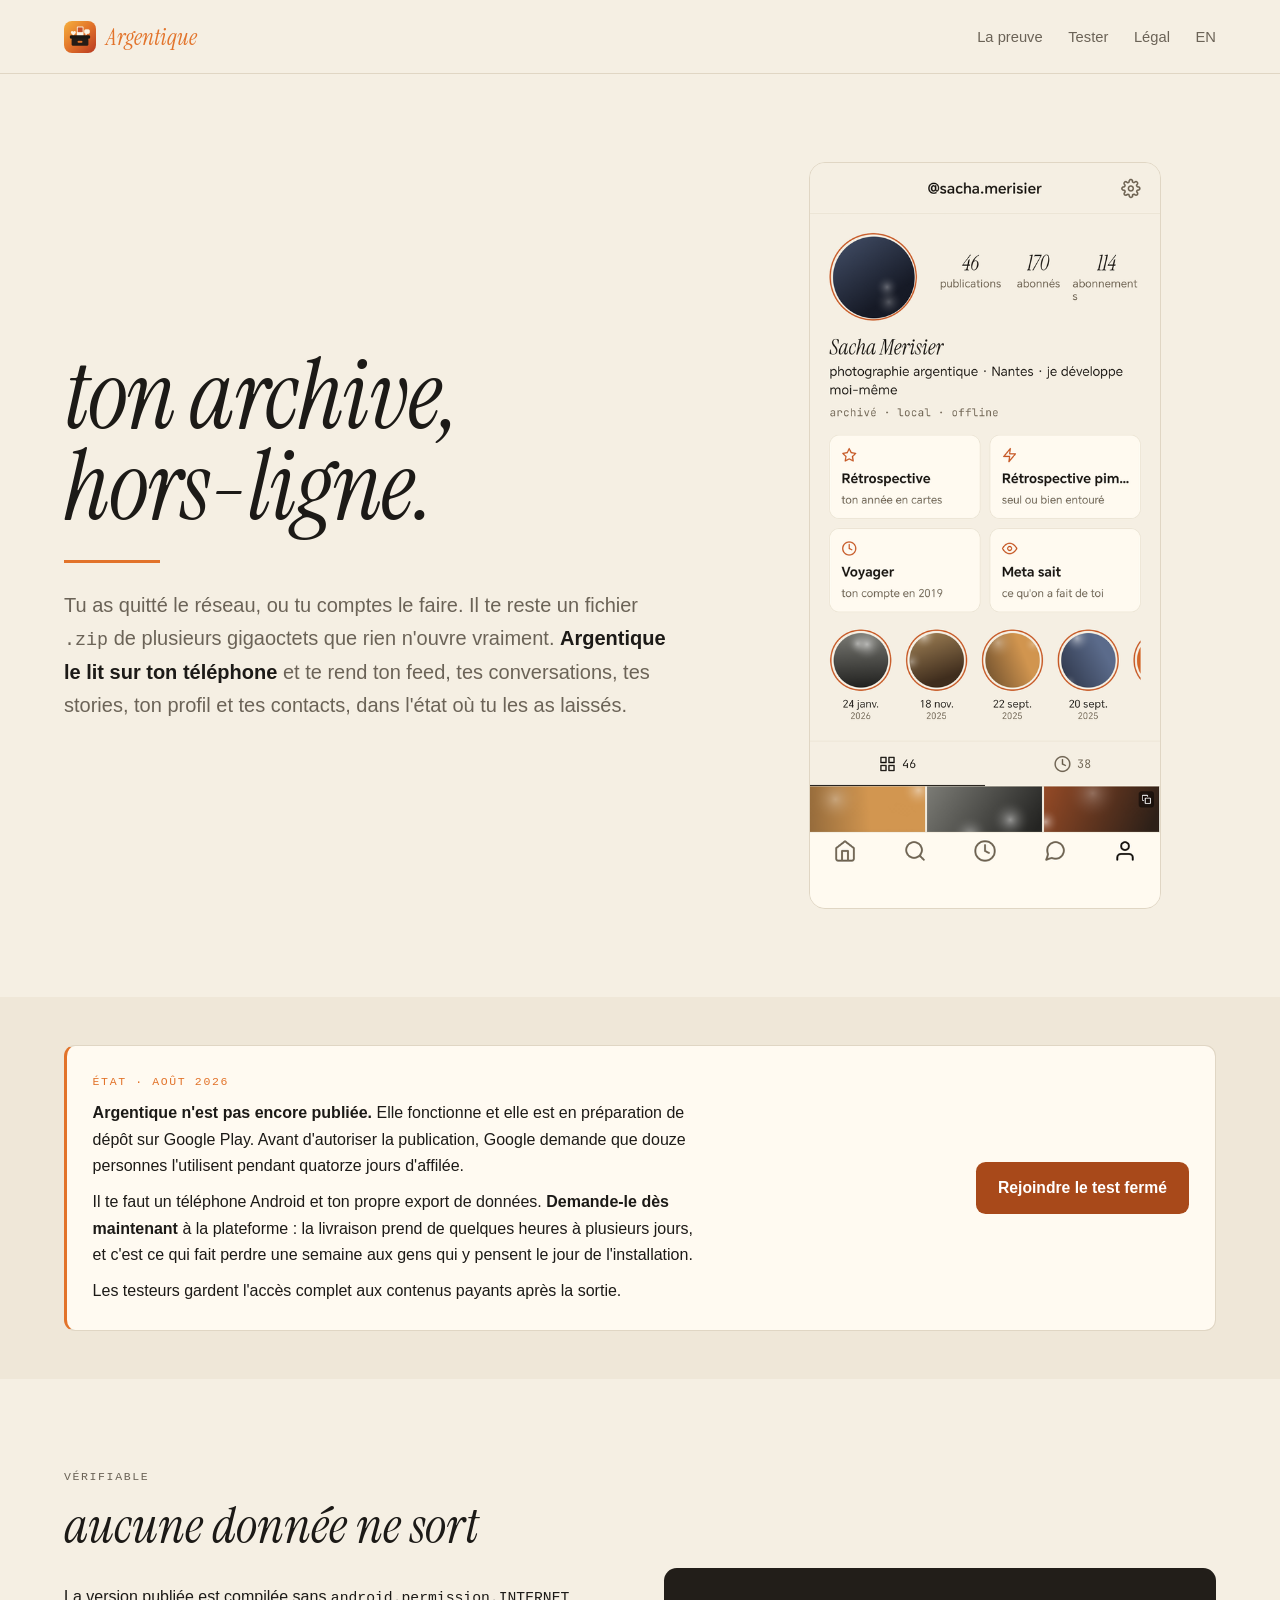
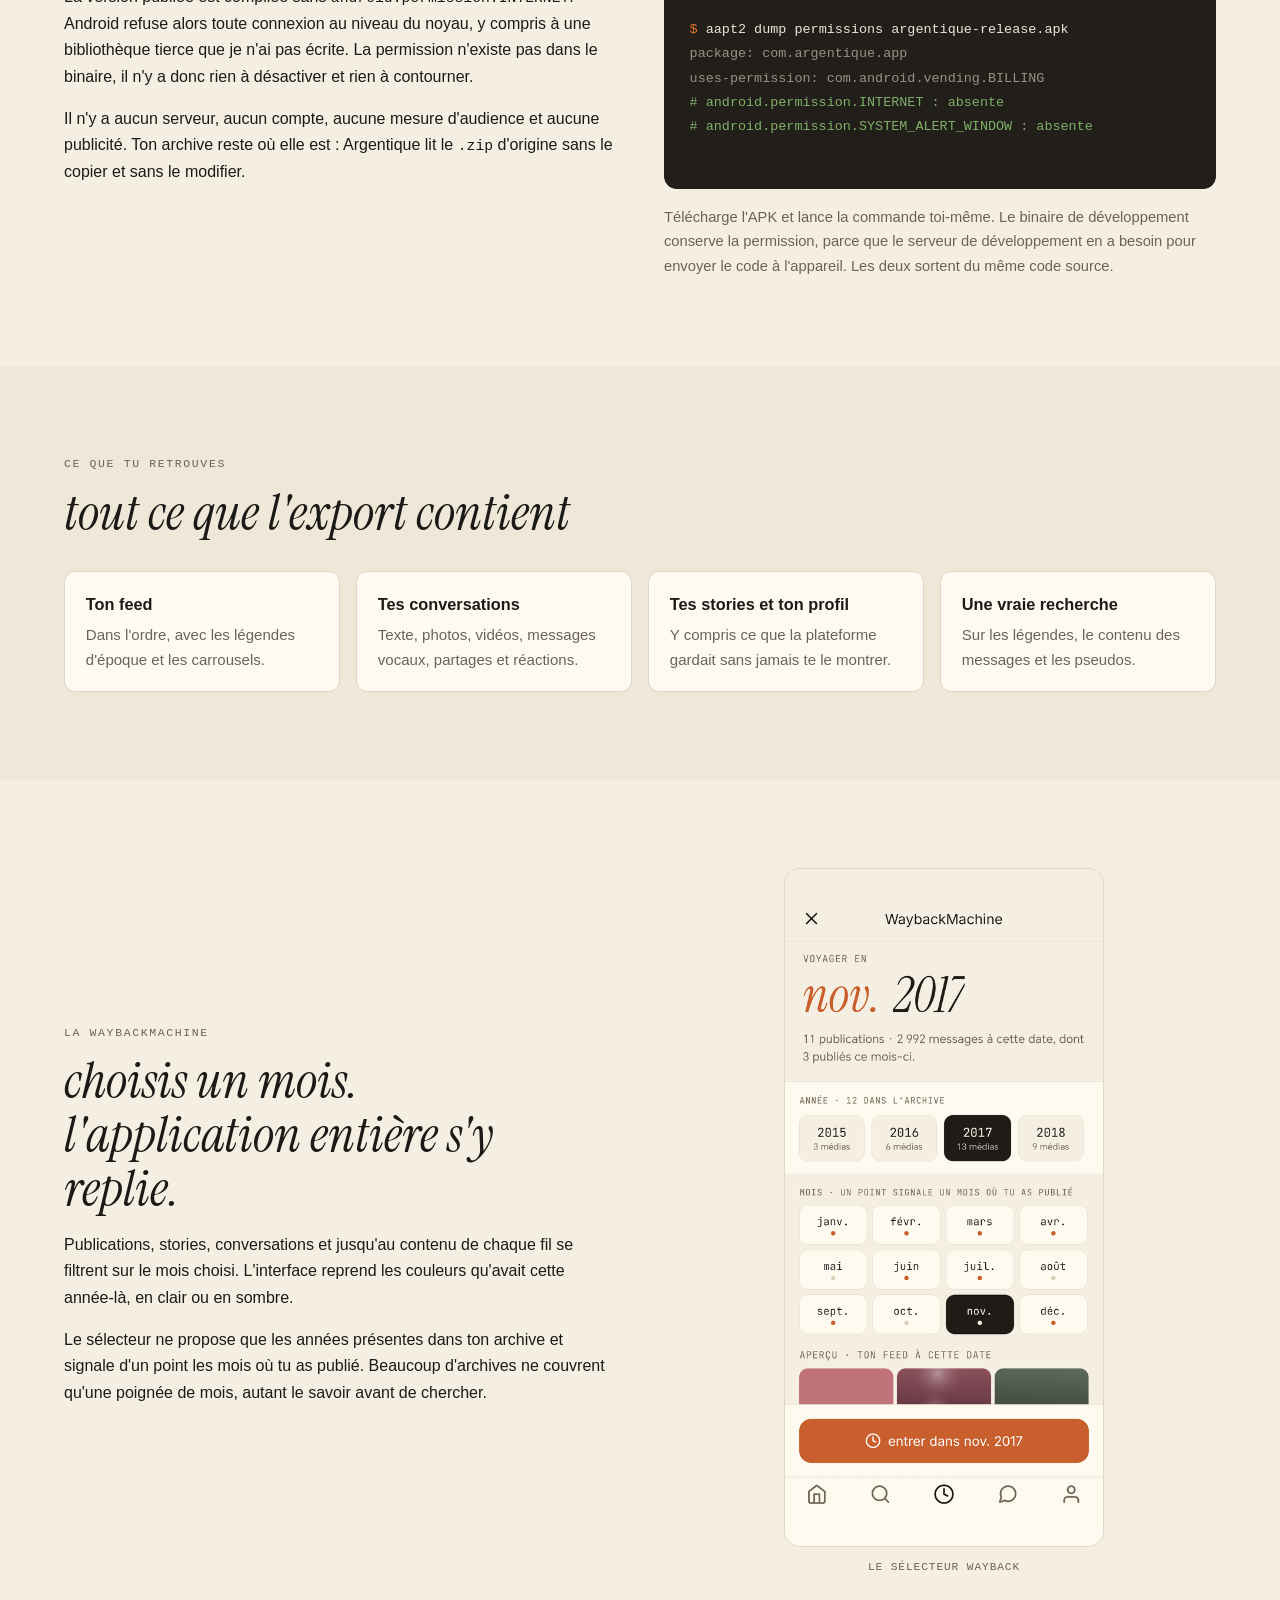
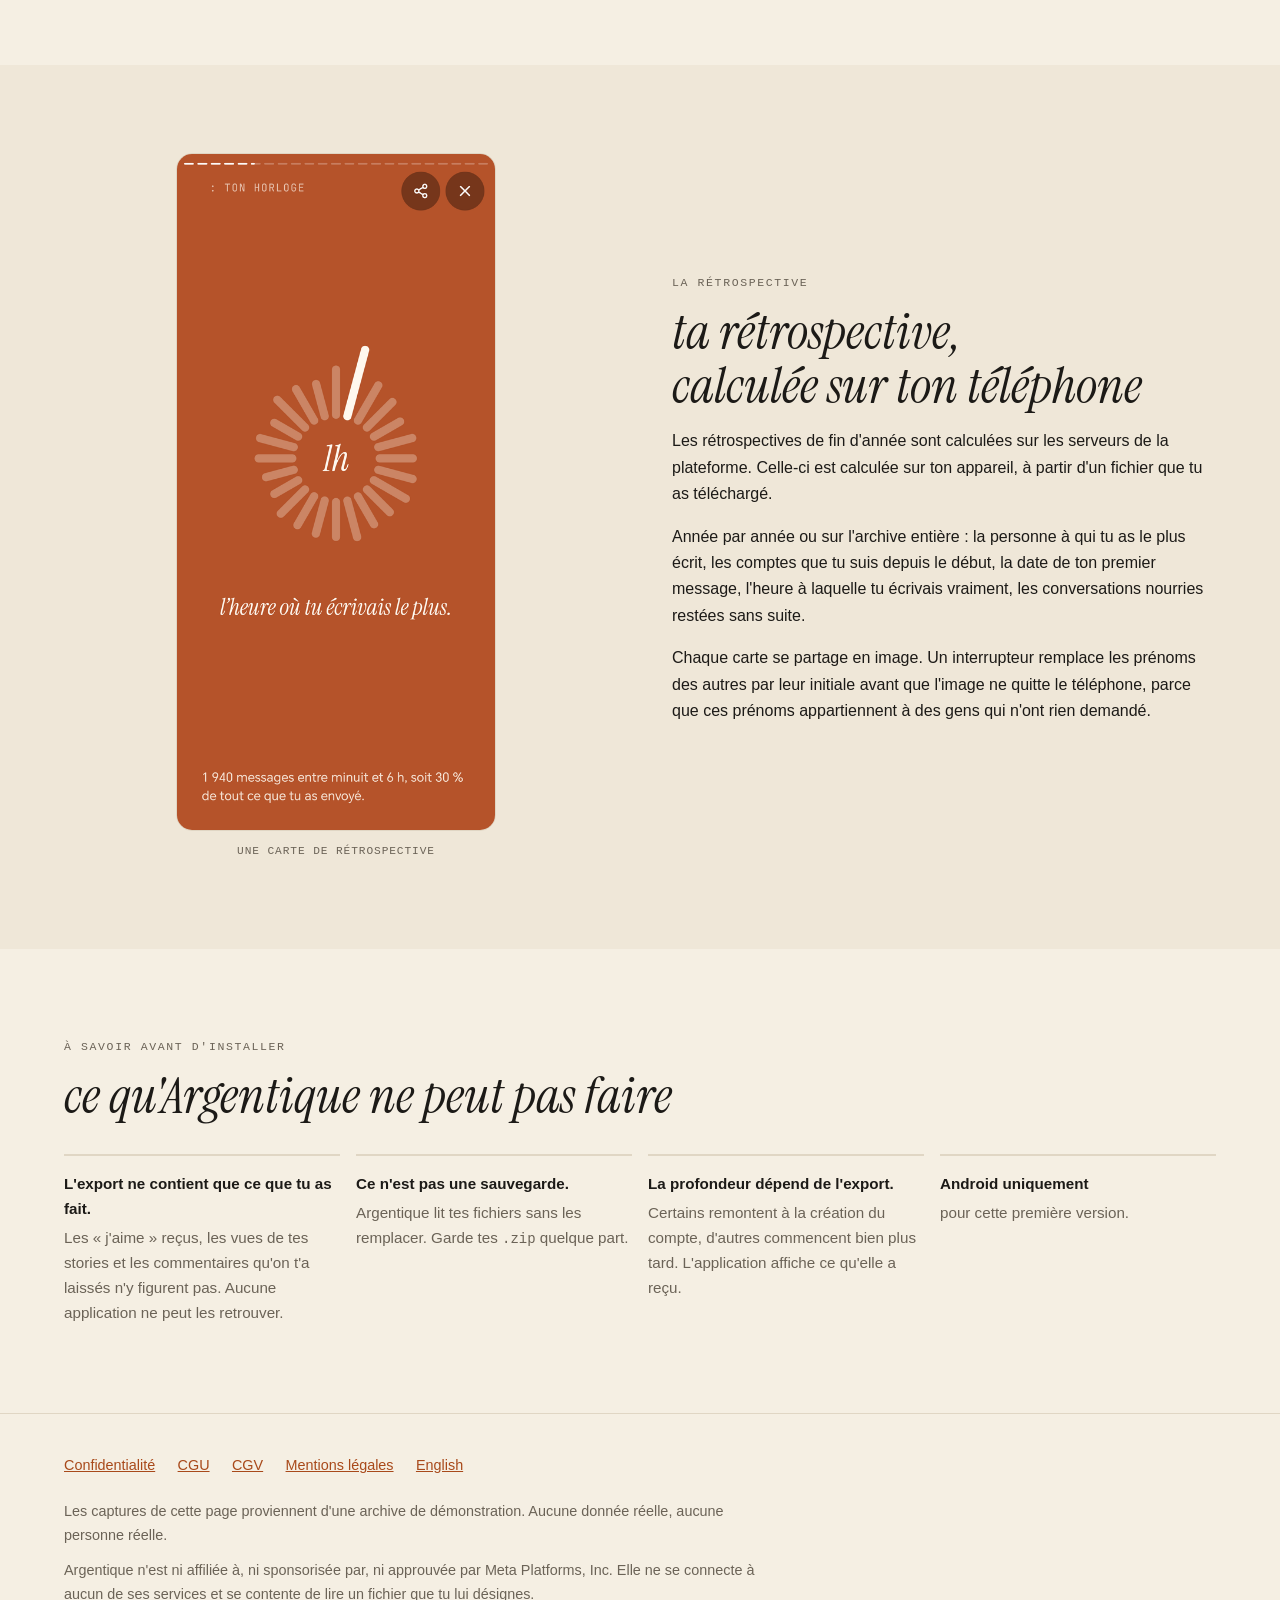
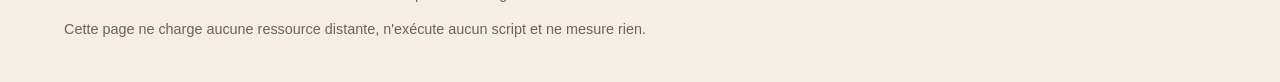
==== commit 77c8a7a4: "swap des deux images de l'accueil" ====
--- a/index.html
+++ b/index.html
@@ -44,7 +44,7 @@
       </p>
     </div>
     <figure class="hero-shot">
-      <img src="img/ecran-retrospective.png" alt="Une carte de rétrospective montrant l'heure à laquelle l'utilisateur écrivait le plus." width="540" height="1149">
+      <img src="img/ecran-profil.png" alt="L'écran de profil d'Argentique : publications, abonnés, et l'accès aux quatre fonctionnalités." width="540" height="1149">
     </figure>
   </div>
 </section>
@@ -203,8 +203,8 @@
       </p>
     </div>
     <figure>
-      <img src="img/ecran-profil.png" alt="L'écran de profil d'Argentique : publications, abonnés, et l'accès aux quatre fonctionnalités." width="540" height="1149" loading="lazy">
-      <figcaption>Le profil</figcaption>
+      <img src="img/ecran-retrospective.png" alt="Une carte de rétrospective montrant l'heure à laquelle l'utilisateur écrivait le plus." width="540" height="1149" loading="lazy">
+      <figcaption>Une carte de rétrospective</figcaption>
     </figure>
   </div>
 </section>
